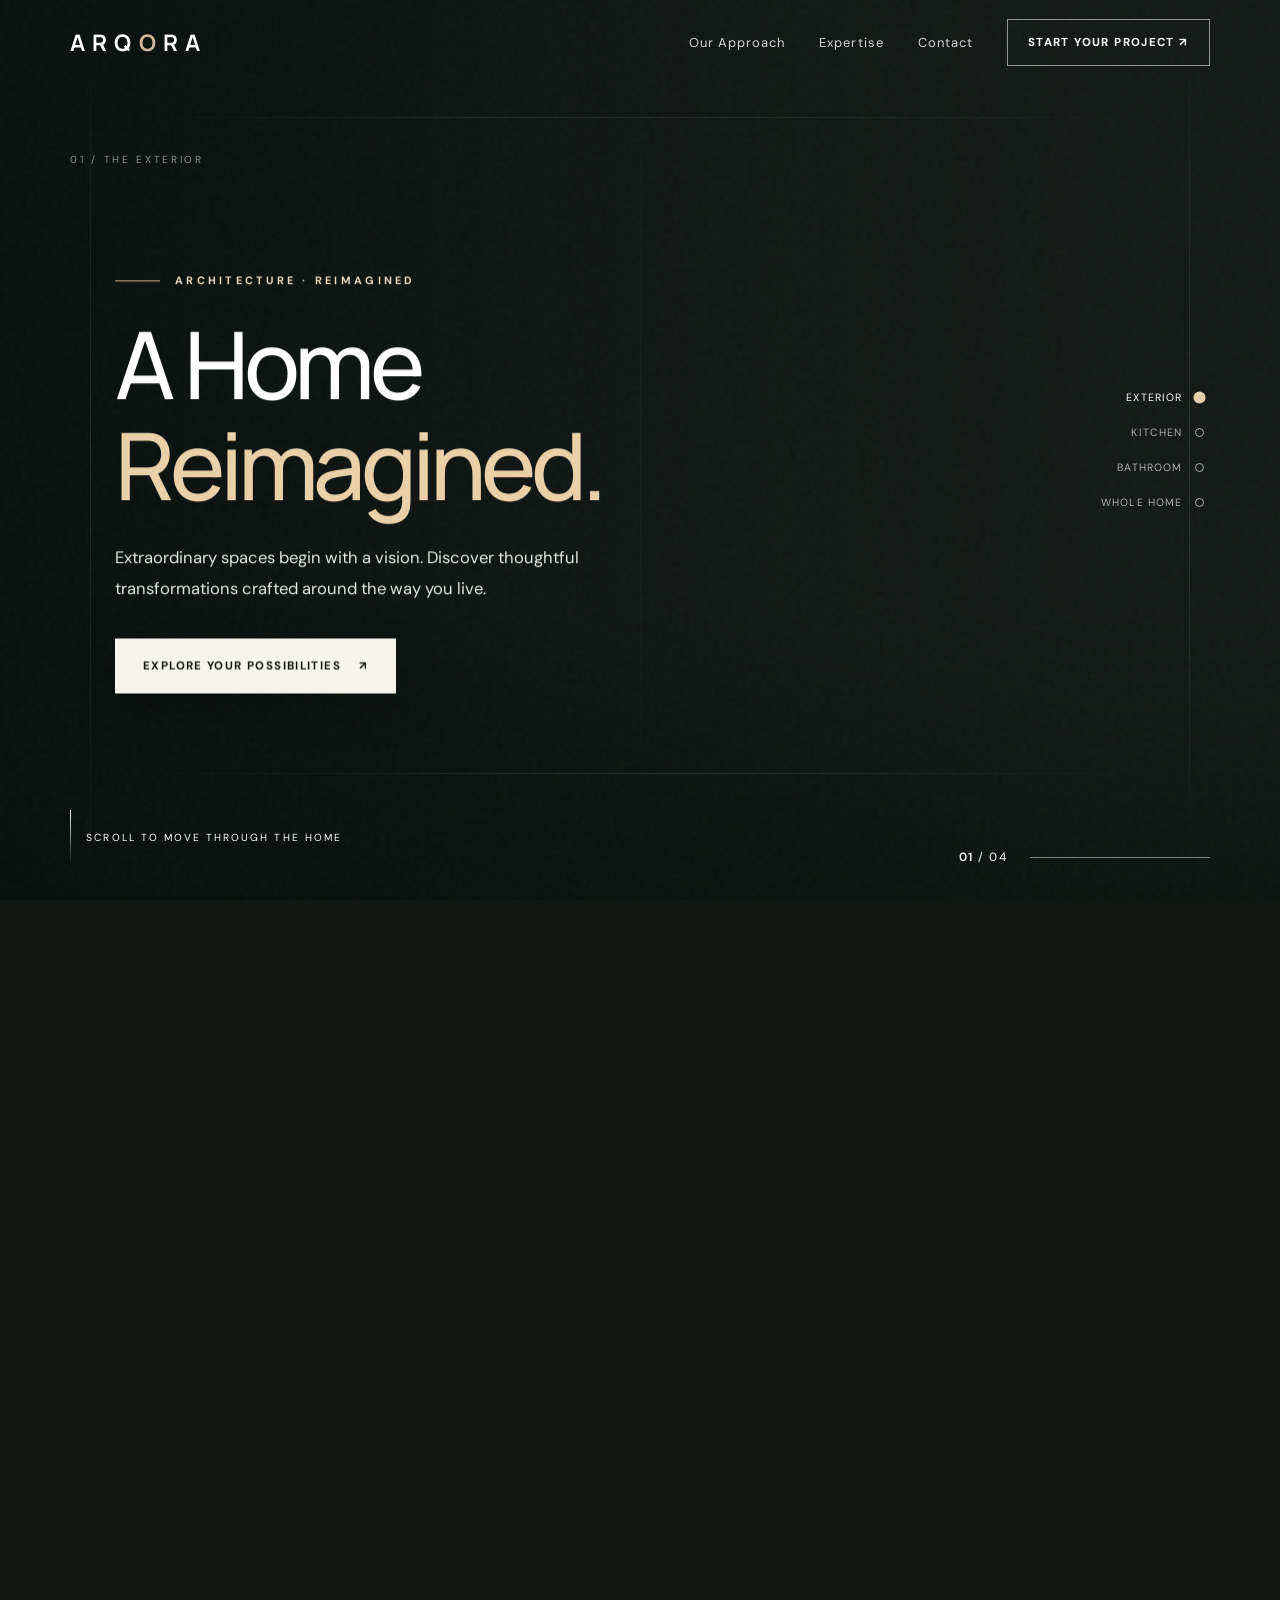
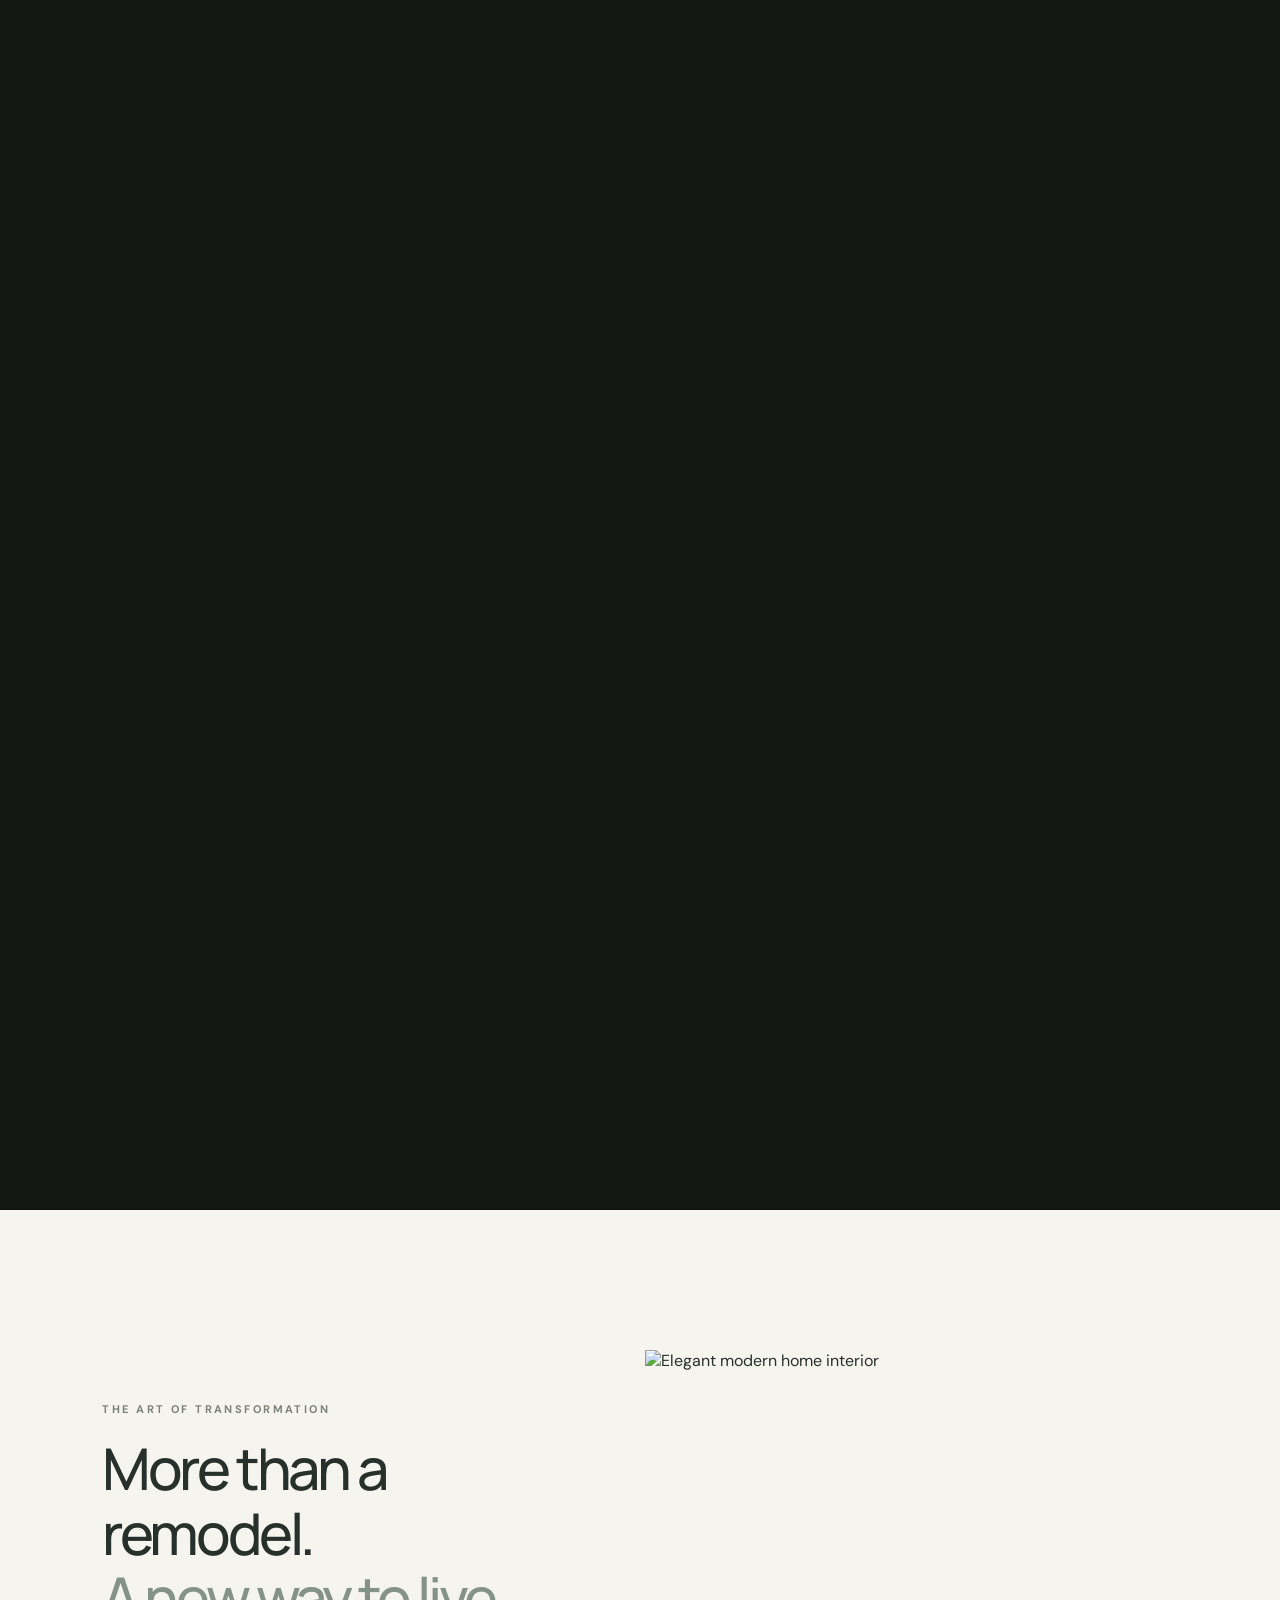
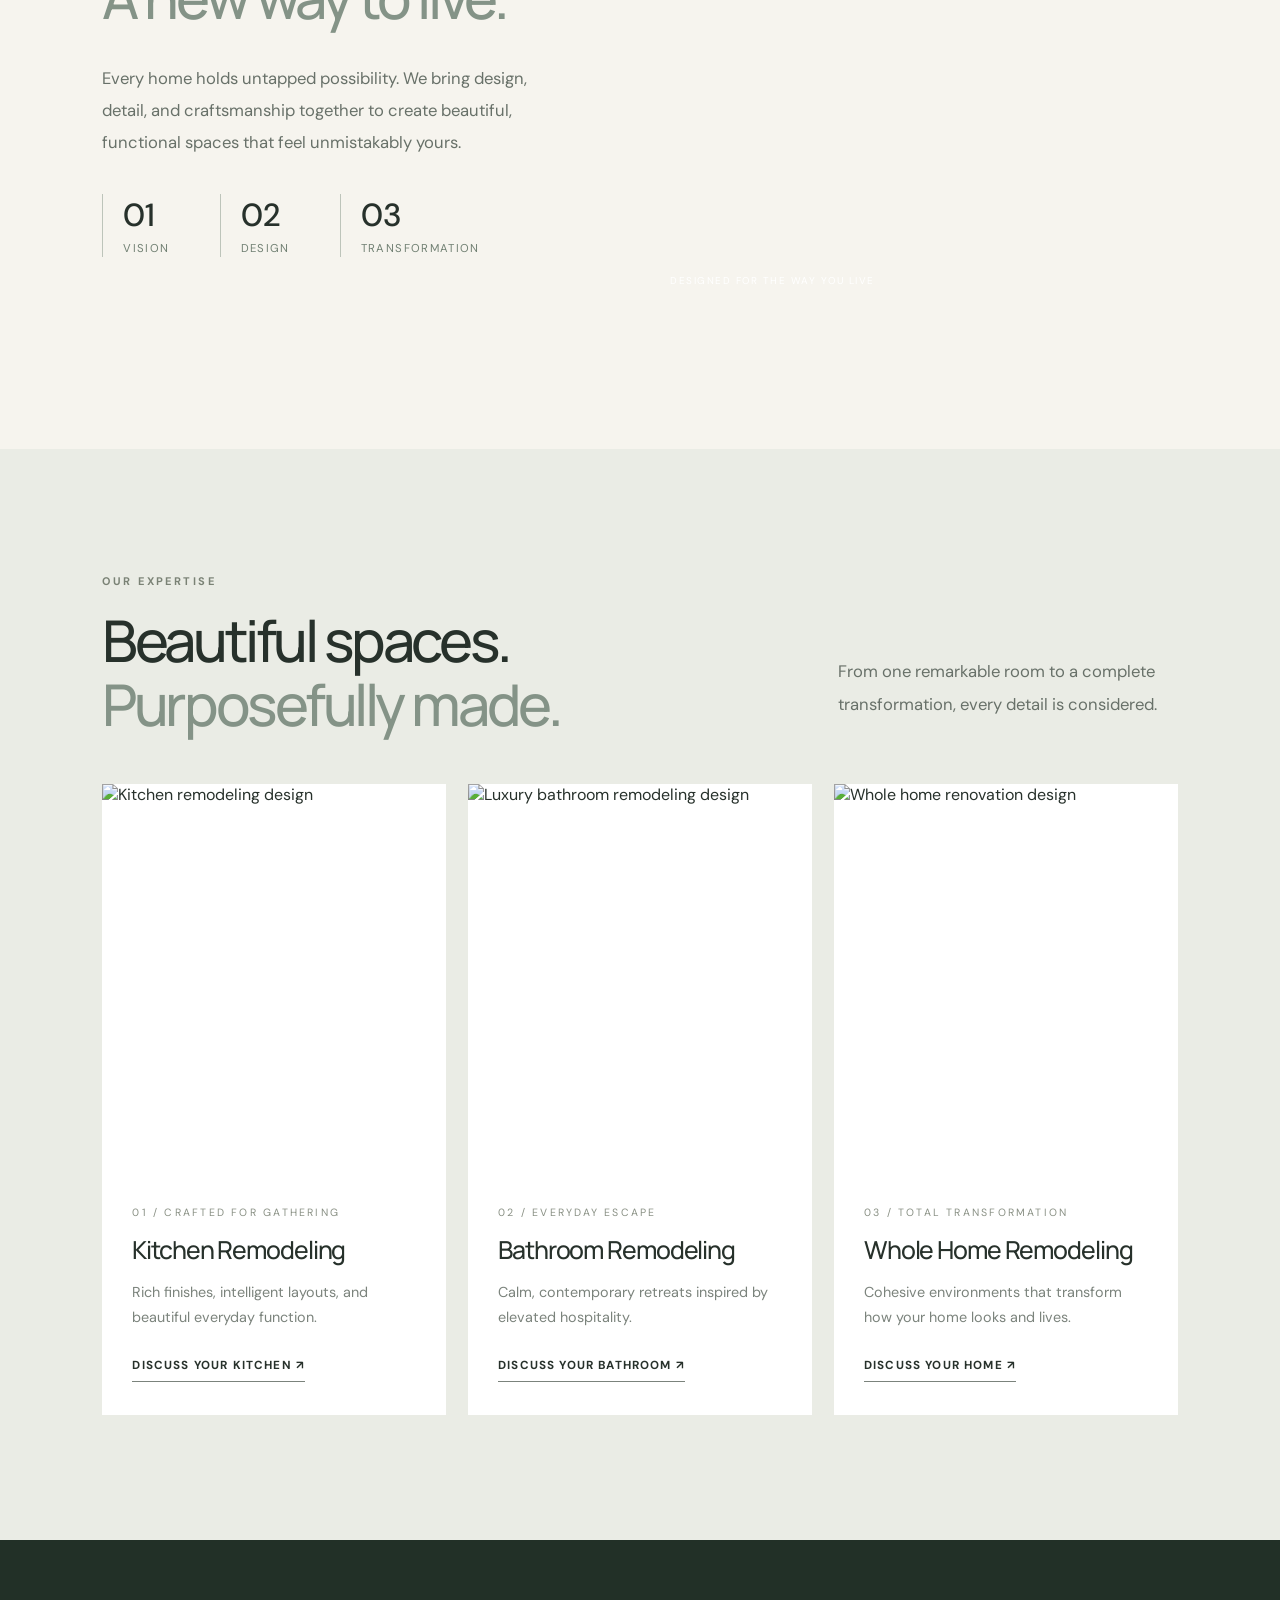
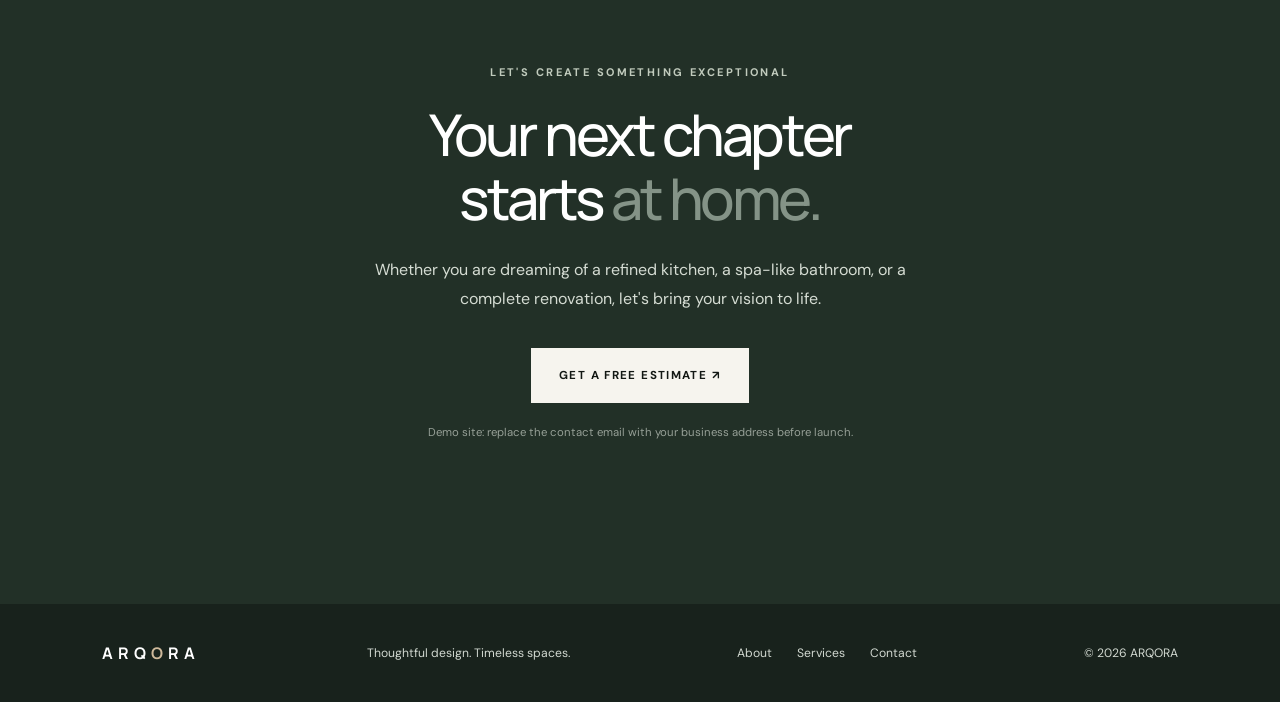
==== index.html @ 20f31d7a "Prepare original V2 remodeling animation as standalone website page" ====
<!doctype html>
<html lang="en">
<head>
<meta charset="utf-8"><meta name="viewport" content="width=device-width,initial-scale=1"><meta name="theme-color" content="#121713">
<title>ARQORA — Spaces Reimagined | Luxury Home Remodeling</title>
<meta name="description" content="Beautifully considered kitchens, bathrooms, and whole-home transformations. Discover thoughtful design and exceptional craftsmanship.">
<link rel="preconnect" href="https://images.unsplash.com"><link rel="preconnect" href="https://fonts.googleapis.com"><link rel="preconnect" href="https://fonts.gstatic.com" crossorigin>
<link href="https://fonts.googleapis.com/css2?family=DM+Sans:wght@400;500;600;700&family=Manrope:wght@400;500;600;700&display=swap" rel="stylesheet">
<style>
:root{--cream:#f6f4ee;--char:#121713;--ink:#27312b;--sage:#a0aa99;--line:#deded6;--gold:#d2b895}*{box-sizing:border-box}html{scroll-behavior:smooth}body{margin:0;background:var(--cream);color:var(--ink);font-family:'DM Sans',sans-serif}a{color:inherit;text-decoration:none}button{font:inherit}::selection{background:#d2b895;color:#161b16}.nav{position:fixed;z-index:50;left:0;top:0;width:100%;height:85px;display:flex;align-items:center;justify-content:space-between;padding:0 clamp(23px,5.5vw,100px);color:#fff;transition:background .35s,box-shadow .35s}.nav.scrolled{background:rgba(20,27,23,.93);backdrop-filter:blur(18px);box-shadow:0 1px 0 #ffffff25}.logo{font-family:Manrope,sans-serif;font-weight:700;letter-spacing:.31em;font-size:1.42rem}.logo span{color:#ceb99b}.nav-links{display:flex;gap:34px;align-items:center;font-size:.81rem;letter-spacing:.08em}.nav-links a:not(.nav-cta){opacity:.82;transition:opacity .2s}.nav-links a:hover{opacity:1}.nav-cta,.btn{display:inline-flex;align-items:center;justify-content:center;gap:18px;text-transform:uppercase;letter-spacing:.12em;font-size:.72rem;font-weight:700;white-space:nowrap}.nav-cta{border:1px solid #ffffff8c;padding:15px 20px}.nav-cta:hover{background:#fff;color:var(--char)}.menu-btn{display:none;background:none;border:0;color:#fff;font-size:26px;cursor:pointer}.scroll-film{height:430vh;position:relative;background:#131714}.film-stick{height:100svh;min-height:620px;position:sticky;top:0;overflow:hidden;background:#151a17}.film-frame{position:absolute;inset:0;overflow:hidden}.film-slide{position:absolute;inset:0;opacity:0;transform:scale(1.1);will-change:opacity,transform,filter;pointer-events:none}.film-slide:first-child{opacity:1;transform:scale(1)}.film-slide img{width:100%;height:100%;object-fit:cover;object-position:center;display:block}.film-overlay{position:absolute;inset:0;background:linear-gradient(90deg,rgba(7,15,11,.67),rgba(7,15,11,.27) 47%,rgba(7,15,11,.04) 100%),linear-gradient(0deg,rgba(7,15,11,.38),transparent 35%);pointer-events:none}.film-content{position:absolute;z-index:4;left:clamp(25px,9vw,155px);right:20px;top:50%;transform:translateY(-42%);max-width:790px;color:#fff}.film-eyebrow{font-size:.68rem;text-transform:uppercase;font-weight:700;letter-spacing:.3em;color:#ddd3bf;display:flex;align-items:center;gap:15px;margin-bottom:26px}.film-eyebrow:before{content:"";width:45px;height:1px;background:#d3b995}.film-title{font-family:Manrope,sans-serif;font-weight:500;letter-spacing:-.055em;line-height:1.08;font-size:clamp(3.4rem,7vw,7.7rem);margin:0 0 27px}.film-title em{font-style:normal;color:#e4cdae}.film-description{font-size:clamp(.94rem,1.3vw,1.08rem);line-height:1.85;max-width:470px;color:#e4e8e0;margin-bottom:35px}.btn{padding:20px 28px;min-height:55px;background:var(--cream);color:var(--char);transition:transform .2s,background .2s}.btn:hover{transform:translateY(-3px);background:#e2c9a8}.btn.dark{background:#26352d;color:#fff}.btn.dark:hover{background:#425b4a}.film-bottom{position:absolute;z-index:5;bottom:35px;left:clamp(25px,5.5vw,100px);right:clamp(25px,5.5vw,100px);display:flex;align-items:end;justify-content:space-between;color:#fff}.scroll-hint{display:flex;gap:15px;align-items:center;text-transform:uppercase;font-size:.64rem;letter-spacing:.2em}.scroll-line{height:55px;width:1px;background:linear-gradient(to bottom,#fff,transparent);animation:slide 2s infinite}@keyframes slide{50%{opacity:.2;transform:translateY(10px)}}.progress-wrap{display:flex;align-items:center;gap:22px}.count{font-size:.75rem;letter-spacing:.13em}.count strong{font-weight:600}.progress-track{width:180px;height:1px;background:#ffffff73}.progress-fill{height:2px;background:#e7cfab;width:0;transition:width .1s}.scene-index{position:absolute;right:clamp(25px,5.5vw,100px);top:50%;transform:translateY(-50%);z-index:6;color:#fff;display:flex;flex-direction:column;gap:20px}.scene-dot{display:flex;align-items:center;justify-content:flex-end;gap:12px;background:none;border:0;color:#fff;cursor:pointer;font-size:.66rem;text-transform:uppercase;letter-spacing:.11em;opacity:.65}.scene-dot.active{opacity:1}.scene-dot:after{content:"";width:7px;height:7px;border:1px solid #fff;border-radius:50%}.scene-dot.active:after{background:#e7cfab;border-color:#e7cfab}.intro{padding:140px clamp(25px,8vw,140px);display:grid;grid-template-columns:.9fr 1.1fr;gap:10%;align-items:center}.kicker{font-size:.69rem;letter-spacing:.22em;text-transform:uppercase;color:#7a8275;font-weight:700}.section-title{font:500 clamp(2.7rem,4.5vw,5.4rem)/1.12 Manrope,sans-serif;letter-spacing:-.06em;margin:20px 0 32px}.section-title em{font-style:normal;color:#849387}.lead{font-size:1.04rem;line-height:1.95;color:#687169;max-width:620px}.intro-stat{display:flex;gap:50px;margin-top:35px}.intro-stat div{border-left:1px solid #bdc4ba;padding-left:20px}.intro-stat b{display:block;font-size:2rem;font-weight:500}.intro-stat span{font-size:.71rem;letter-spacing:.12em;text-transform:uppercase;color:#718073}.intro-art{aspect-ratio:4/4.2;overflow:hidden;position:relative}.intro-art img{width:100%;height:100%;object-fit:cover}.intro-art:after{content:'DESIGNED FOR THE WAY YOU LIVE';position:absolute;bottom:22px;left:25px;color:white;font-size:.62rem;letter-spacing:.15em}.services{background:#eaece5;padding:125px clamp(25px,8vw,140px)}.services-heading{display:flex;align-items:end;justify-content:space-between;gap:30px;margin-bottom:47px}.services-heading .section-title{margin-bottom:0}.service-grid{display:grid;grid-template-columns:repeat(3,1fr);gap:22px}.service{background:#fff;padding-bottom:30px;overflow:hidden}.service-image{aspect-ratio:4/4.5;overflow:hidden}.service img{width:100%;height:100%;object-fit:cover;transition:transform .7s}.service:hover img{transform:scale(1.06)}.service-text{padding:29px 30px 3px}.service small{font-size:.66rem;letter-spacing:.21em;color:#899084}.service h3{font:500 1.55rem Manrope,sans-serif;letter-spacing:-.045em;margin:12px 0}.service p{color:#7b837c;line-height:1.75;font-size:.9rem}.service a{display:inline-block;margin-top:12px;font-size:.73rem;text-transform:uppercase;letter-spacing:.1em;font-weight:700;border-bottom:1px solid #7b837c;padding-bottom:8px}.quote{padding:125px 25px;text-align:center;background:#223027;color:#fff}.quote .kicker{color:#c1cbbd}.quote .section-title{max-width:800px;margin:23px auto 25px}.quote p{max-width:600px;margin:0 auto 35px;line-height:1.8;color:#d5dcd3}.footer{background:#18221c;color:#d1d8d0;display:flex;gap:30px;align-items:center;justify-content:space-between;padding:38px clamp(25px,8vw,140px);font-size:.76rem}.footer .logo{color:white;font-size:1rem}.footer a:hover{color:white}.footer-links{display:flex;gap:25px}.revealing{transition:opacity .35s,transform .35s}.menu-open{display:flex!important}
@media(max-width:900px){.nav{height:72px}.nav-links{display:none;position:absolute;top:72px;right:0;left:0;background:#1c2920;padding:28px 25px;flex-direction:column;align-items:stretch}.menu-btn{display:block}.film-content{left:30px;right:30px;top:49%}.film-title{font-size:clamp(3rem,10vw,5.5rem)}.scene-index{display:none}.intro{grid-template-columns:1fr;padding-top:90px;padding-bottom:90px}.intro-art{aspect-ratio:5/3}.services{padding-top:90px;padding-bottom:90px}.service-grid{gap:13px}.service-text{padding:18px}.service h3{font-size:1.3rem}.services-heading{align-items:start;flex-direction:column}}
@media(max-width:620px){.film-stick{min-height:570px}.film-slide img{object-position:57% center}.film-overlay{background:linear-gradient(90deg,rgba(7,15,11,.75),rgba(7,15,11,.18) 100%),linear-gradient(0deg,rgba(7,15,11,.45),transparent 50%)}.film-content{transform:translateY(-35%)}.film-title{font-size:clamp(2.9rem,12.8vw,4.8rem)}.film-eyebrow{font-size:.59rem;letter-spacing:.17em}.film-description{font-size:.89rem;max-width:340px;line-height:1.7}.film-bottom{bottom:25px}.progress-track{width:70px}.scroll-line{height:35px}.scroll-hint{font-size:.56rem}.intro{gap:40px}.intro-stat{gap:20px}.intro-stat b{font-size:1.65rem}.service-grid{grid-template-columns:1fr}.service-image{aspect-ratio:6/4}.quote{padding:85px 22px}.footer{flex-direction:column;text-align:center}.footer-links{flex-wrap:wrap;justify-content:center}}
@media(prefers-reduced-motion:reduce){html{scroll-behavior:auto}*,*:before,*:after{animation:none!important;transition:none!important}.scroll-film{height:100svh}.scene-index,.progress-wrap,.scroll-hint{display:none}.film-slide:not(:first-child){display:none}}

/* VERSION 2 — CAMERA-THROUGH-SPACE ART DIRECTION */
.scroll-film{height:490vh}.film-stick{isolation:isolate;perspective:1200px}.film-slide{transform-origin:50% 50%;backface-visibility:hidden;overflow:hidden;filter:none!important}.film-slide img{transform-origin:center;will-change:transform;filter:saturate(.91) contrast(1.04)}.film-slide:nth-child(2) img{object-position:center 55%}.film-slide:nth-child(3) img{object-position:center 52%}.film-slide:nth-child(4) img{object-position:center 51%}.film-overlay{z-index:3;background:linear-gradient(90deg,rgba(5,12,10,.76),rgba(5,12,10,.34) 41%,rgba(5,12,10,.06) 85%),linear-gradient(0deg,rgba(7,15,11,.5),transparent 32%);transition:opacity .15s}.film-content{z-index:7;will-change:transform,opacity}.film-title{font-size:clamp(3.5rem,7.3vw,8.1rem)}.film-eyebrow{color:#ecdcc5}.architectural-grid{position:absolute;inset:0;pointer-events:none;z-index:4;opacity:.45}.architectural-grid span{position:absolute;top:0;height:100%;width:1px;background:linear-gradient(to bottom,transparent,rgba(255,255,255,.25),transparent)}.architectural-grid span:nth-child(1){left:7%}.architectural-grid span:nth-child(2){left:50%;opacity:.3}.architectural-grid span:nth-child(3){right:7%}.architectural-grid:before,.architectural-grid:after{content:"";position:absolute;left:7%;right:7%;height:1px;background:linear-gradient(to right,transparent,#ffffff30,transparent)}.architectural-grid:before{top:13%}.architectural-grid:after{bottom:14%}.ambient-grain{position:absolute;z-index:4;inset:0;opacity:.06;pointer-events:none;background-image:url("data:image/svg+xml,%3Csvg viewBox='0 0 180 180' xmlns='http://www.w3.org/2000/svg'%3E%3Cfilter id='n'%3E%3CfeTurbulence type='fractalNoise' baseFrequency='.85' numOctaves='3' stitchTiles='stitch'/%3E%3C/filter%3E%3Crect width='100%25' height='100%25' filter='url(%23n)' opacity='.55'/%3E%3C/svg%3E")}.portal-frame{position:absolute;z-index:5;top:50%;left:50%;width:12%;height:30%;transform:translate(-50%,-50%);border:1px solid #ffffff99;box-shadow:0 0 55px #fff3,0 0 0 1px #ffffff2a inset;pointer-events:none;opacity:0;will-change:width,height,opacity;display:flex;align-items:end;justify-content:center}.portal-frame:before,.portal-frame:after{content:"";position:absolute;width:16px;height:16px;border-color:#f5e4c7}.portal-frame:before{top:-2px;left:-2px;border-top:2px solid;border-left:2px solid}.portal-frame:after{bottom:-2px;right:-2px;border-bottom:2px solid;border-right:2px solid}.portal-label{font-size:9px;letter-spacing:.28em;padding:12px;color:#fff;white-space:nowrap;text-shadow:0 1px 4px #000}.motion-caption{z-index:6;position:absolute;left:clamp(25px,5.5vw,100px);top:17%;font-size:.64rem;letter-spacing:.26em;color:#fff8;text-transform:uppercase}.film-bottom{z-index:8}.scene-index{z-index:8}.scene-dot{transition:opacity .3s}.scene-dot:after{transition:background .3s,transform .3s}.scene-dot.active:after{transform:scale(1.35)}.film-content .btn{box-shadow:0 14px 44px #0004}.film-title em{color:#ead0a8}#sceneTitle,#sceneDesc,#sceneEyebrow{will-change:opacity,transform}body{overflow-x:hidden}
@media(max-width:620px){.scroll-film{height:420vh}.architectural-grid span:nth-child(2){display:none}.motion-caption{top:16%}.portal-label{display:none}.film-overlay{background:linear-gradient(90deg,rgba(6,15,12,.75),rgba(6,15,12,.25)),linear-gradient(0deg,rgba(7,15,11,.45),transparent 50%)}}
@media(prefers-reduced-motion:reduce){.scroll-film{height:100svh}.portal-frame,.architectural-grid,.motion-caption{display:none}}
</style>
</head>
<body>
<header class="nav" id="nav"><a class="logo" href="#top" aria-label="Arqora Home">ARQ<span>O</span>RA</a><nav class="nav-links" id="navlinks"><a href="#story">Our Approach</a><a href="#services">Expertise</a><a href="#contact">Contact</a><a class="nav-cta" href="#contact">Start Your Project ↗</a></nav><button class="menu-btn" aria-label="Toggle navigation" aria-expanded="false" id="menubtn">☰</button></header>
<main id="top">
<section class="scroll-film" id="scrollFilm" aria-label="Explore our home transformations as you scroll"><div class="film-stick" id="filmStick">
<div class="film-frame" aria-hidden="true">
<div class="film-slide"><img fetchpriority="high" src="https://images.unsplash.com/photo-1600585154340-be6161a56a0c?auto=format&fit=crop&w=2200&q=85" alt="Modern luxury house exterior"></div>
<div class="film-slide"><img src="https://images.unsplash.com/photo-1600607687939-ce8a6c25118c?auto=format&fit=crop&w=2200&q=85" alt="Luxury interior with natural finishes" loading="eager"></div>
<div class="film-slide"><img src="https://images.unsplash.com/photo-1600566753190-17f0baa2a6c3?auto=format&fit=crop&w=2200&q=85" alt="Contemporary bathroom remodeling" loading="eager"></div>
<div class="film-slide"><img src="https://images.unsplash.com/photo-1600607687920-4e2a09cf159d?auto=format&fit=crop&w=2200&q=85" alt="Fully remodeled contemporary home" loading="eager"></div>
</div><div class="portal-frame" id="portalFrame" aria-hidden="true"><span class="portal-label">ENTER THE SPACE</span></div>
<div class="film-overlay"></div><div class="architectural-grid" aria-hidden="true"><span></span><span></span><span></span></div><div class="ambient-grain" aria-hidden="true"></div>
<div class="motion-caption" id="motionCaption">01 / EXTERIOR</div>
<div class="film-content" id="filmContent"><div class="film-eyebrow" id="sceneEyebrow">ARCHITECTURE · REIMAGINED</div><h1 class="film-title" id="sceneTitle">A Home<br><em>Reimagined.</em></h1><p class="film-description" id="sceneDesc">Extraordinary spaces begin with a vision. Discover thoughtful transformations crafted around the way you live.</p><a class="btn" href="#contact">Explore Your Possibilities <span aria-hidden="true">↗</span></a></div>
<div class="scene-index" id="sceneIndex"><button class="scene-dot active" data-scene="0">Exterior</button><button class="scene-dot" data-scene="1">Kitchen</button><button class="scene-dot" data-scene="2">Bathroom</button><button class="scene-dot" data-scene="3">Whole Home</button></div>
<div class="film-bottom"><div class="scroll-hint"><div class="scroll-line"></div><span>Scroll to move through the home</span></div><div class="progress-wrap"><div class="count"><strong id="sceneNum">01</strong> / 04</div><div class="progress-track"><div class="progress-fill" id="progressFill"></div></div></div></div>
</div></section>
<section class="intro" id="story"><div><div class="kicker">The art of transformation</div><h2 class="section-title">More than a remodel.<br><em>A new way to live.</em></h2><p class="lead">Every home holds untapped possibility. We bring design, detail, and craftsmanship together to create beautiful, functional spaces that feel unmistakably yours.</p><div class="intro-stat"><div><b>01</b><span>Vision</span></div><div><b>02</b><span>Design</span></div><div><b>03</b><span>Transformation</span></div></div></div><div class="intro-art"><img loading="lazy" src="https://images.unsplash.com/photo-1600210492486-724fe5c67fb0?auto=format&fit=crop&w=1350&q=85" alt="Elegant modern home interior"></div></section>
<section class="services" id="services"><div class="services-heading"><div><div class="kicker">Our expertise</div><h2 class="section-title">Beautiful spaces.<br><em>Purposefully made.</em></h2></div><p class="lead" style="max-width:340px">From one remarkable room to a complete transformation, every detail is considered.</p></div><div class="service-grid">
<article class="service"><div class="service-image"><img loading="lazy" src="https://images.unsplash.com/photo-1600607687939-ce8a6c25118c?auto=format&fit=crop&w=1050&q=80" alt="Kitchen remodeling design"></div><div class="service-text"><small>01 / CRAFTED FOR GATHERING</small><h3>Kitchen Remodeling</h3><p>Rich finishes, intelligent layouts, and beautiful everyday function.</p><a href="#contact">Discuss your kitchen ↗</a></div></article>
<article class="service"><div class="service-image"><img loading="lazy" src="https://images.unsplash.com/photo-1600566753190-17f0baa2a6c3?auto=format&fit=crop&w=1050&q=80" alt="Luxury bathroom remodeling design"></div><div class="service-text"><small>02 / EVERYDAY ESCAPE</small><h3>Bathroom Remodeling</h3><p>Calm, contemporary retreats inspired by elevated hospitality.</p><a href="#contact">Discuss your bathroom ↗</a></div></article>
<article class="service"><div class="service-image"><img loading="lazy" src="https://images.unsplash.com/photo-1600607687920-4e2a09cf159d?auto=format&fit=crop&w=1050&q=80" alt="Whole home renovation design"></div><div class="service-text"><small>03 / TOTAL TRANSFORMATION</small><h3>Whole Home Remodeling</h3><p>Cohesive environments that transform how your home looks and lives.</p><a href="#contact">Discuss your home ↗</a></div></article>
</div></section>
<section class="quote" id="contact"><div class="kicker">Let's create something exceptional</div><h2 class="section-title">Your next chapter<br>starts <em>at home.</em></h2><p>Whether you are dreaming of a refined kitchen, a spa-like bathroom, or a complete renovation, let's bring your vision to life.</p><a class="btn" href="mailto:hello@example.com?subject=Remodeling%20Project%20Inquiry">Get a Free Estimate ↗</a><p style="font-size:.71rem;margin-top:20px;opacity:.65">Demo site: replace the contact email with your business address before launch.</p></section>
</main><footer class="footer"><a href="#top" class="logo">ARQ<span>O</span>RA</a><div>Thoughtful design. Timeless spaces.</div><div class="footer-links"><a href="#story">About</a><a href="#services">Services</a><a href="#contact">Contact</a></div><div>© <span id="year"></span> ARQORA</div></footer>
<script>
(()=>{
 const slides=[...document.querySelectorAll('.film-slide')],dots=[...document.querySelectorAll('.scene-dot')],film=document.getElementById('scrollFilm'),nav=document.getElementById('nav'),fill=document.getElementById('progressFill'),num=document.getElementById('sceneNum'),title=document.getElementById('sceneTitle'),eyebrow=document.getElementById('sceneEyebrow'),desc=document.getElementById('sceneDesc'),content=document.getElementById('filmContent'),portal=document.getElementById('portalFrame'),caption=document.getElementById('motionCaption');
 const scenes=[{eyebrow:'ARCHITECTURE · REIMAGINED',title:'A Home<br><em>Reimagined.</em>',description:'Extraordinary spaces begin with a vision. Discover thoughtful transformations crafted around the way you live.',caption:'01 / THE EXTERIOR'},{eyebrow:'01 / KITCHEN REMODELING',title:'Made for<br><em>Living.</em>',description:'Artful marble, warm natural finishes, and spaces designed for moments that matter.',caption:'02 / THE KITCHEN'},{eyebrow:'02 / BATHROOM REMODELING',title:'Everyday<br><em>Luxury.</em>',description:'An intimate sanctuary of stone, glass, natural light, and quiet sophistication.',caption:'03 / THE BATHROOM'},{eyebrow:'03 / WHOLE HOME REMODELING',title:'Entirely<br><em>Transformed.</em>',description:'A complete expression of your vision, beautifully realized in every room.',caption:'04 / THE WHOLE HOME'}];
 const reduced=window.matchMedia('(prefers-reduced-motion: reduce)').matches;
 const clamp=(x,a=0,b=1)=>Math.min(b,Math.max(a,x));
 const smooth=t=>t*t*(3-2*t);
 let current=-1,ticking=false;
 function update(){ticking=false;
  const max=Math.max(1,film.offsetHeight-innerHeight),p=reduced?0:clamp(-film.getBoundingClientRect().top/max),phase=p*4;
  const scene=Math.min(3,Math.floor(phase)),local=clamp(phase-scene);
  // Hold the scene briefly, then move THROUGH an expanding architectural doorway.
  const t=smooth(clamp((local-.20)/.76));
  slides.forEach((slide,i)=>{
   const img=slide.querySelector('img');
   slide.style.transition='none';
   if(i<scene){slide.style.opacity='0';slide.style.clipPath='inset(0%)';slide.style.zIndex='0';}
   else if(i===scene){slide.style.opacity='1';slide.style.clipPath='inset(0%)';slide.style.zIndex='1';slide.style.transform=`scale(${1+0.30*t}) translate3d(${(-t*1.8).toFixed(2)}%,${(-t*.6).toFixed(2)}%,0)`;img.style.transform=`scale(${1.04+0.09*local})`;}
   else if(i===scene+1){const insetY=clamp(32*(1-t));const insetX=clamp(42*(1-t));slide.style.zIndex='2';slide.style.opacity=String(clamp(t*8));slide.style.clipPath=`inset(${insetY}% ${insetX}% ${insetY}% ${insetX}% round ${12*(1-t)}px)`;slide.style.transform=`scale(${1.21-0.21*t}) translate3d(0,${(1-t)*1.4}%,0)`;img.style.transform='scale(1.03)';}
   else{slide.style.opacity='0';slide.style.zIndex='0';slide.style.clipPath='inset(43% 46% 43% 46%)';slide.style.transform='scale(1.2)';}
  });
  if(scene===3){slides[3].style.zIndex='2';slides[3].style.opacity='1';slides[3].style.clipPath='inset(0%)';slides[3].style.transform=`scale(${1+.12*local})`;}
  const isTransition=scene<3&&t>.02&&t<.94;
  portal.style.opacity=isTransition?String(Math.min(.82,Math.sin(Math.PI*t)*1.5)):'0';
  portal.style.width=(16+84*t)+'%';portal.style.height=(36+64*t)+'%';
  const visibleScene=scene<3&&t>.84?scene+1:scene;
  if(visibleScene!==current){current=visibleScene;eyebrow.textContent=scenes[current].eyebrow;title.innerHTML=scenes[current].title;desc.textContent=scenes[current].description;caption.textContent=scenes[current].caption;num.textContent=String(current+1).padStart(2,'0');dots.forEach((d,i)=>{d.classList.toggle('active',i===current);d.setAttribute('aria-current',i===current?'step':'false')});}
  // Subtle perspective movement of copy without obscuring the architecture.
  content.style.transform=`translate3d(0,calc(-42% + ${(-Math.sin(Math.PI*t)*8).toFixed(1)}px),0)`;
  content.style.opacity=String(clamp(1-.62*Math.sin(Math.PI*t)));
  fill.style.width=(p*100)+'%';nav.classList.toggle('scrolled',scrollY>90);
 }
 function onScroll(){if(!ticking){requestAnimationFrame(update);ticking=true;}}
 window.addEventListener('scroll',onScroll,{passive:true});window.addEventListener('resize',onScroll);
 dots.forEach(d=>d.addEventListener('click',()=>{const i=+d.dataset.scene,top=film.getBoundingClientRect().top+scrollY+(film.offsetHeight-innerHeight)*((i+.1)/4);scrollTo({top,behavior:reduced?'instant':'smooth'});}));
 const menu=document.getElementById('menubtn'),links=document.getElementById('navlinks');menu.addEventListener('click',()=>{const open=links.classList.toggle('menu-open');menu.setAttribute('aria-expanded',String(open));});links.querySelectorAll('a').forEach(a=>a.addEventListener('click',()=>{links.classList.remove('menu-open');menu.setAttribute('aria-expanded','false');}));document.getElementById('year').textContent=new Date().getFullYear();update();
})();
</script>
</body></html>
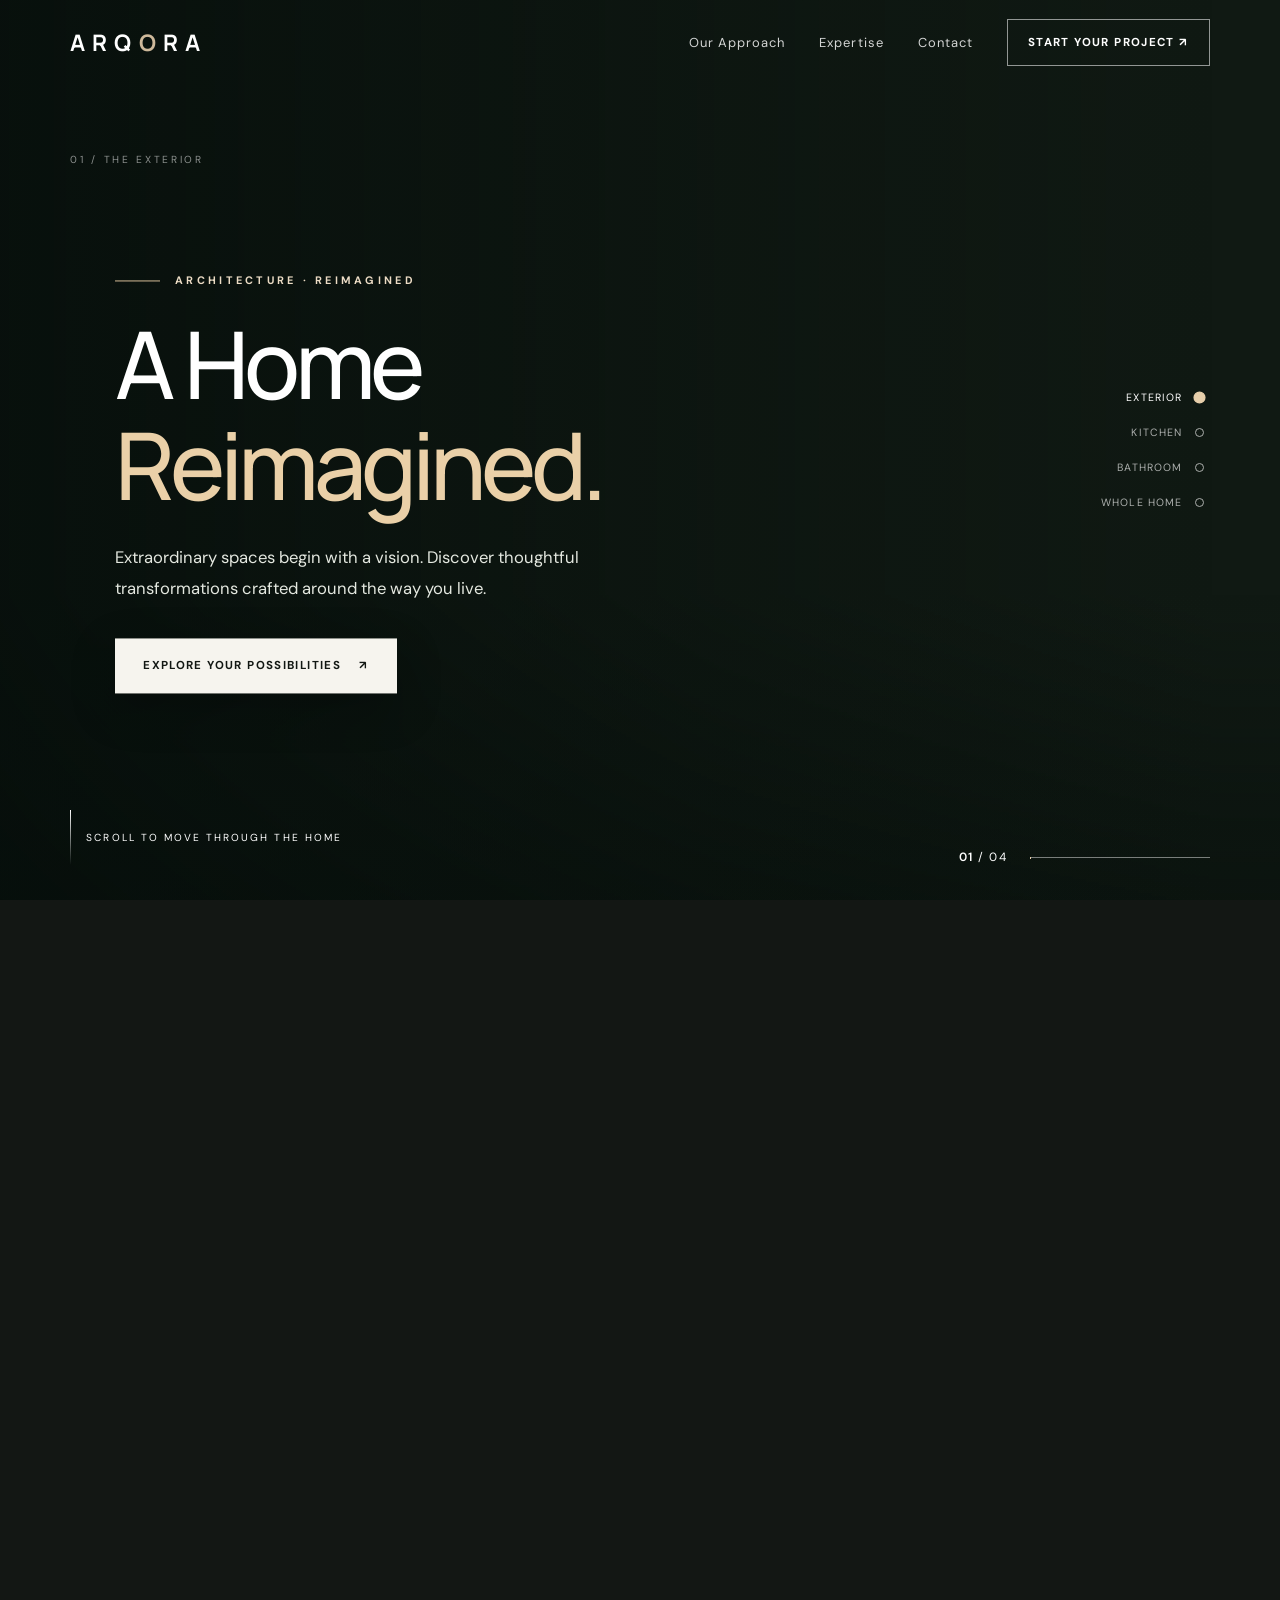
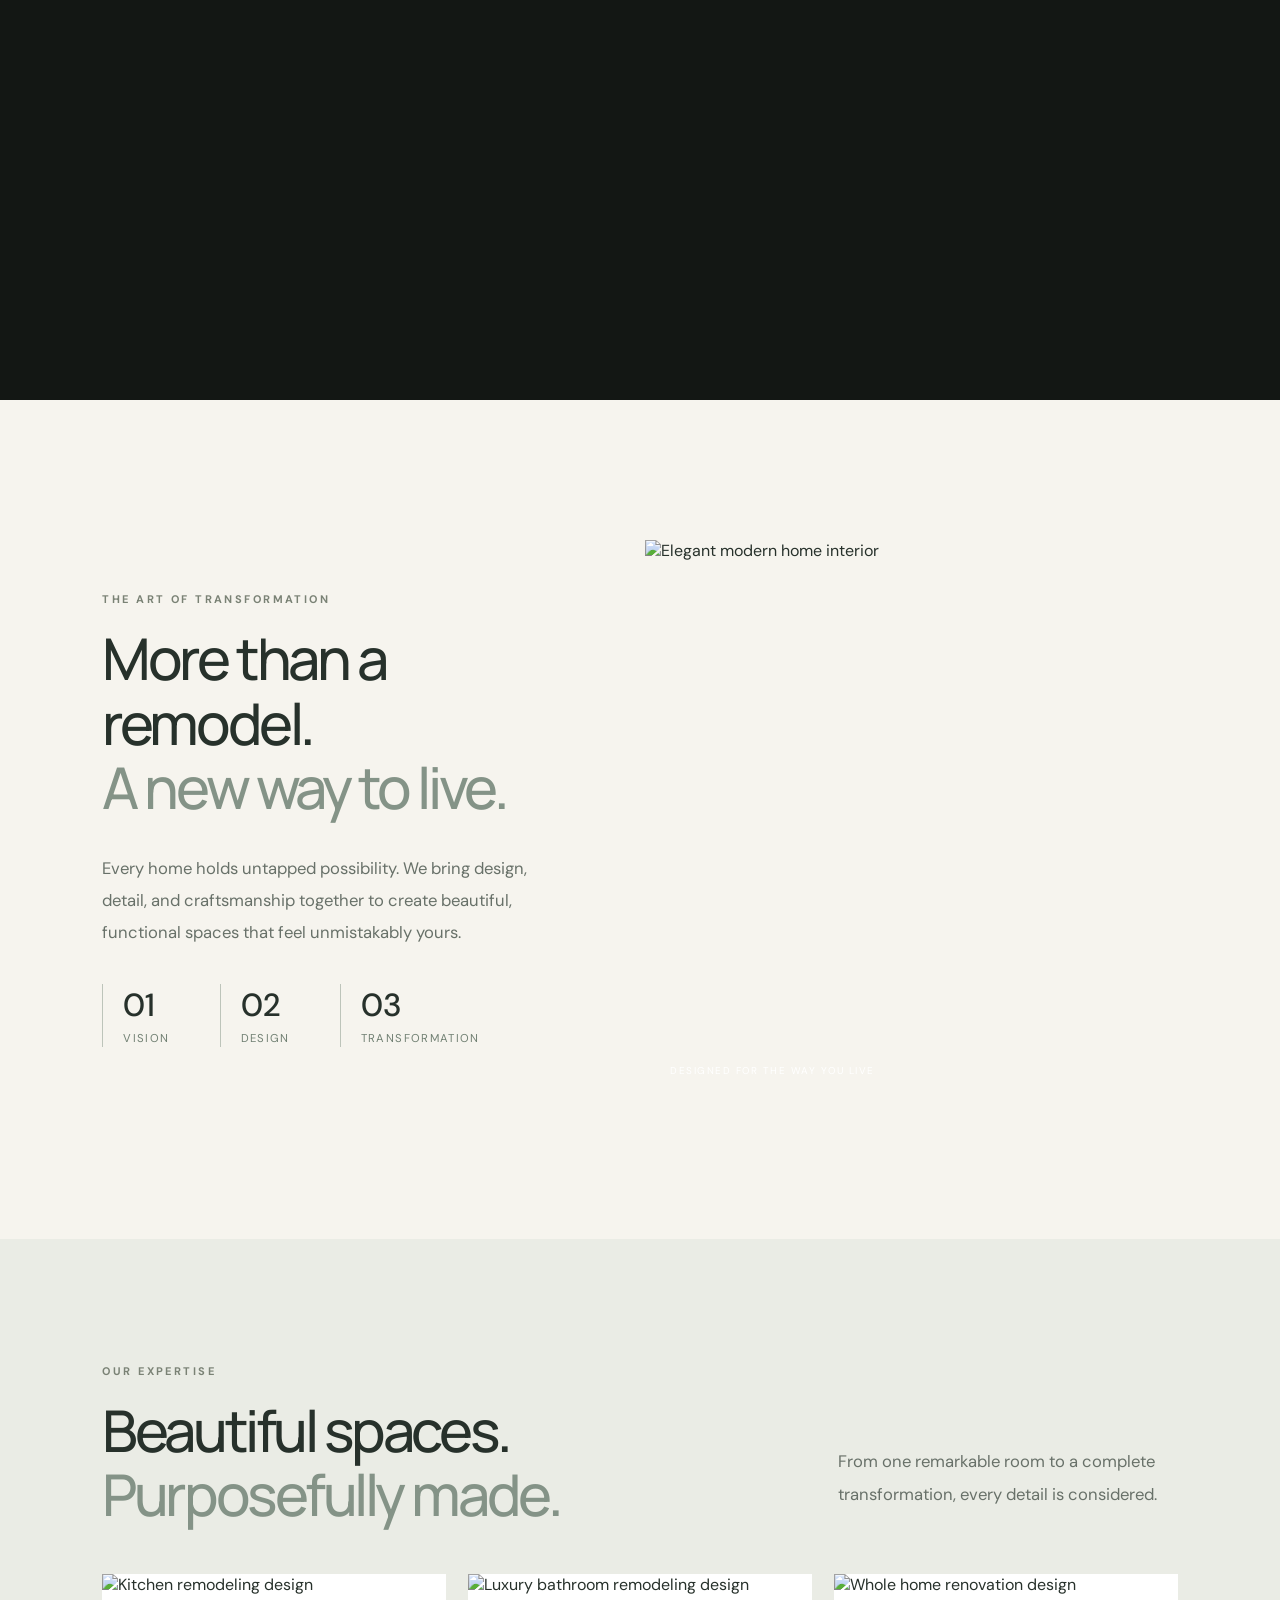
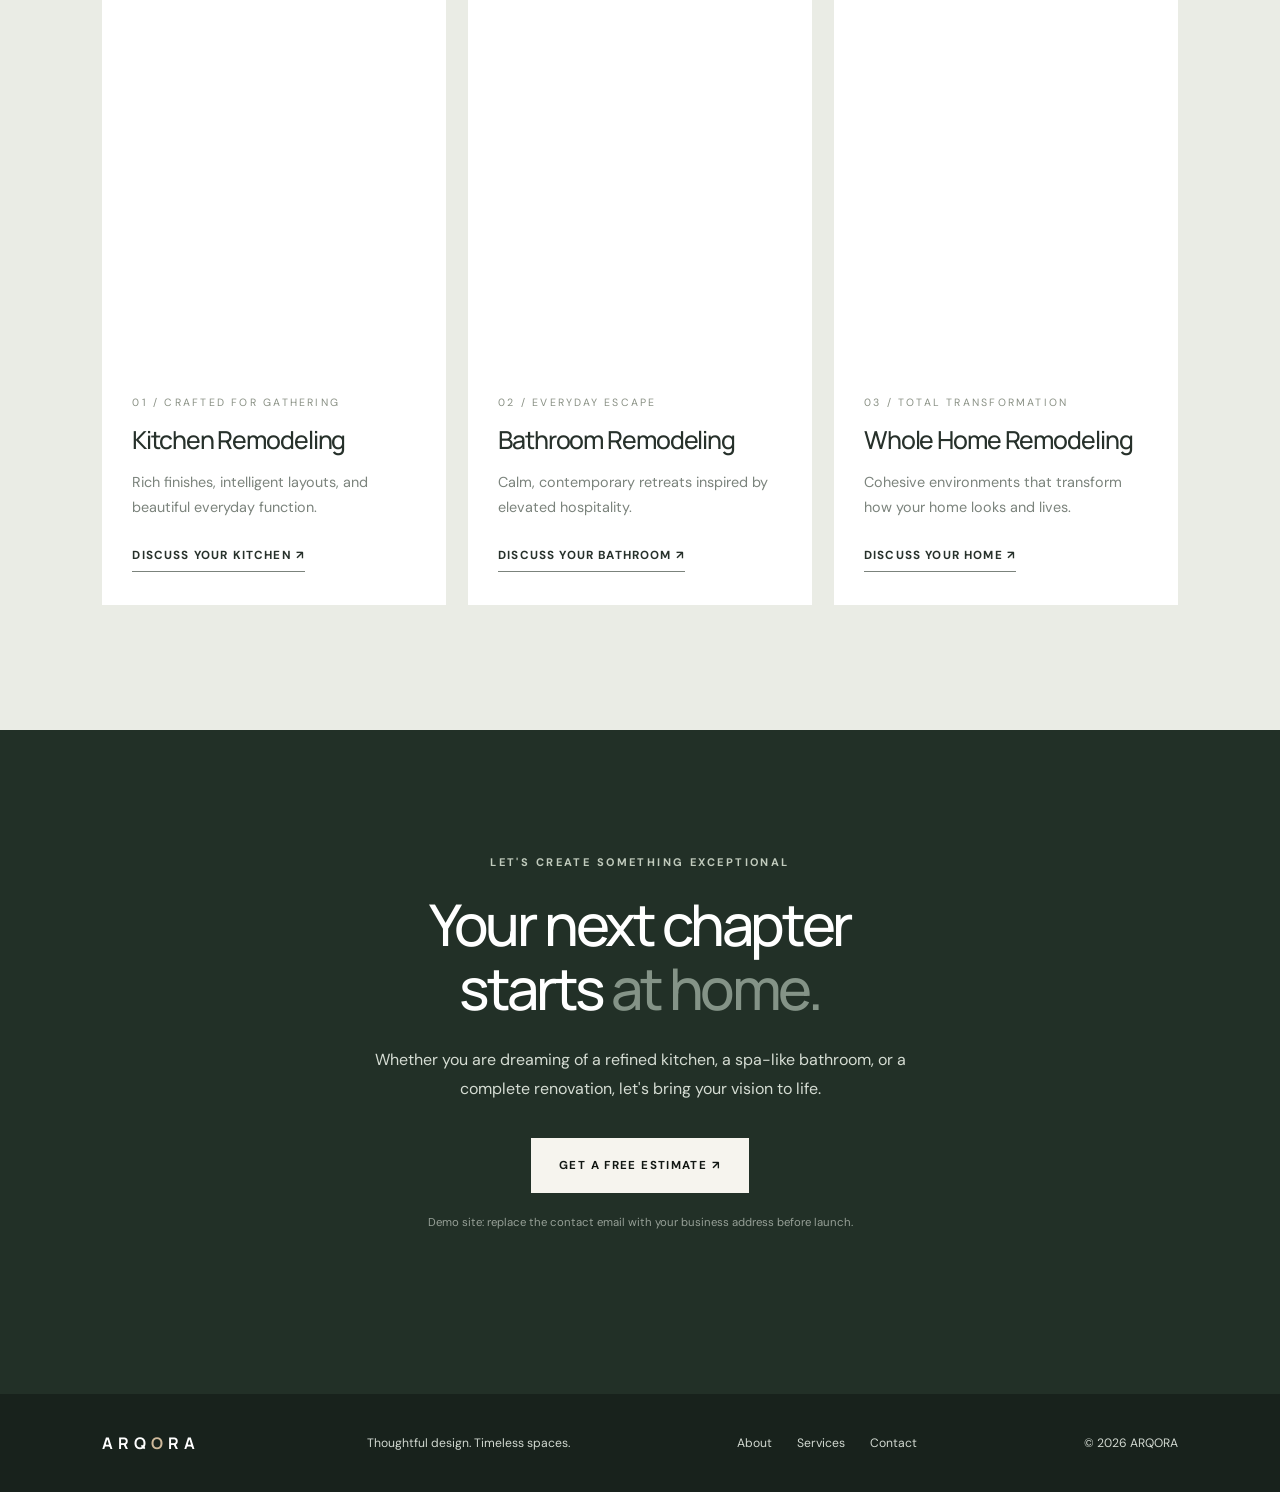
==== commit 4971dcbf: "Optimize V2 remodeling walkthrough using 120-frame canvas timeline with async decoding and capped DP" ====
--- a/index.html
+++ b/index.html
@@ -2,7 +2,7 @@
 <html lang="en">
 <head>
 <meta charset="utf-8"><meta name="viewport" content="width=device-width,initial-scale=1"><meta name="theme-color" content="#121713">
-<title>ARQORA — Spaces Reimagined | Luxury Home Remodeling</title>
+<title>ARQORA V3 — Canvas Scroll Walkthrough | Remodeling Demo</title>
 <meta name="description" content="Beautifully considered kitchens, bathrooms, and whole-home transformations. Discover thoughtful design and exceptional craftsmanship.">
 <link rel="preconnect" href="https://images.unsplash.com"><link rel="preconnect" href="https://fonts.googleapis.com"><link rel="preconnect" href="https://fonts.gstatic.com" crossorigin>
 <link href="https://fonts.googleapis.com/css2?family=DM+Sans:wght@400;500;600;700&family=Manrope:wght@400;500;600;700&display=swap" rel="stylesheet">
@@ -16,18 +16,28 @@
 .scroll-film{height:490vh}.film-stick{isolation:isolate;perspective:1200px}.film-slide{transform-origin:50% 50%;backface-visibility:hidden;overflow:hidden;filter:none!important}.film-slide img{transform-origin:center;will-change:transform;filter:saturate(.91) contrast(1.04)}.film-slide:nth-child(2) img{object-position:center 55%}.film-slide:nth-child(3) img{object-position:center 52%}.film-slide:nth-child(4) img{object-position:center 51%}.film-overlay{z-index:3;background:linear-gradient(90deg,rgba(5,12,10,.76),rgba(5,12,10,.34) 41%,rgba(5,12,10,.06) 85%),linear-gradient(0deg,rgba(7,15,11,.5),transparent 32%);transition:opacity .15s}.film-content{z-index:7;will-change:transform,opacity}.film-title{font-size:clamp(3.5rem,7.3vw,8.1rem)}.film-eyebrow{color:#ecdcc5}.architectural-grid{position:absolute;inset:0;pointer-events:none;z-index:4;opacity:.45}.architectural-grid span{position:absolute;top:0;height:100%;width:1px;background:linear-gradient(to bottom,transparent,rgba(255,255,255,.25),transparent)}.architectural-grid span:nth-child(1){left:7%}.architectural-grid span:nth-child(2){left:50%;opacity:.3}.architectural-grid span:nth-child(3){right:7%}.architectural-grid:before,.architectural-grid:after{content:"";position:absolute;left:7%;right:7%;height:1px;background:linear-gradient(to right,transparent,#ffffff30,transparent)}.architectural-grid:before{top:13%}.architectural-grid:after{bottom:14%}.ambient-grain{position:absolute;z-index:4;inset:0;opacity:.06;pointer-events:none;background-image:url("data:image/svg+xml,%3Csvg viewBox='0 0 180 180' xmlns='http://www.w3.org/2000/svg'%3E%3Cfilter id='n'%3E%3CfeTurbulence type='fractalNoise' baseFrequency='.85' numOctaves='3' stitchTiles='stitch'/%3E%3C/filter%3E%3Crect width='100%25' height='100%25' filter='url(%23n)' opacity='.55'/%3E%3C/svg%3E")}.portal-frame{position:absolute;z-index:5;top:50%;left:50%;width:12%;height:30%;transform:translate(-50%,-50%);border:1px solid #ffffff99;box-shadow:0 0 55px #fff3,0 0 0 1px #ffffff2a inset;pointer-events:none;opacity:0;will-change:width,height,opacity;display:flex;align-items:end;justify-content:center}.portal-frame:before,.portal-frame:after{content:"";position:absolute;width:16px;height:16px;border-color:#f5e4c7}.portal-frame:before{top:-2px;left:-2px;border-top:2px solid;border-left:2px solid}.portal-frame:after{bottom:-2px;right:-2px;border-bottom:2px solid;border-right:2px solid}.portal-label{font-size:9px;letter-spacing:.28em;padding:12px;color:#fff;white-space:nowrap;text-shadow:0 1px 4px #000}.motion-caption{z-index:6;position:absolute;left:clamp(25px,5.5vw,100px);top:17%;font-size:.64rem;letter-spacing:.26em;color:#fff8;text-transform:uppercase}.film-bottom{z-index:8}.scene-index{z-index:8}.scene-dot{transition:opacity .3s}.scene-dot:after{transition:background .3s,transform .3s}.scene-dot.active:after{transform:scale(1.35)}.film-content .btn{box-shadow:0 14px 44px #0004}.film-title em{color:#ead0a8}#sceneTitle,#sceneDesc,#sceneEyebrow{will-change:opacity,transform}body{overflow-x:hidden}
 @media(max-width:620px){.scroll-film{height:420vh}.architectural-grid span:nth-child(2){display:none}.motion-caption{top:16%}.portal-label{display:none}.film-overlay{background:linear-gradient(90deg,rgba(6,15,12,.75),rgba(6,15,12,.25)),linear-gradient(0deg,rgba(7,15,11,.45),transparent 50%)}}
 @media(prefers-reduced-motion:reduce){.scroll-film{height:100svh}.portal-frame,.architectural-grid,.motion-caption{display:none}}
+
+/* V3: optimized canvas timeline, retained V2 design below */
+.scroll-film{height:400svh}
+.film-stick{height:100svh;min-height:0;perspective:none;isolation:isolate}
+.film-frame{position:absolute;inset:0;background:#132019;overflow:hidden}
+#filmCanvas{position:absolute;inset:0;width:100%;height:100%;display:block;z-index:2;contain:strict}
+.film-poster{position:absolute;inset:0;z-index:1;background:#17241c url("https://images.unsplash.com/photo-1600585154340-be6161a56a0c?auto=format&fit=crop&w=960&q=60") center/cover no-repeat;transition:opacity .35s}
+.film-poster.loaded{opacity:0}
+.film-slide,.portal-frame,.architectural-grid,.ambient-grain{display:none!important}
+.film-overlay{z-index:3;background:linear-gradient(90deg,rgba(5,13,10,.73),rgba(5,13,10,.24) 56%,transparent 95%),linear-gradient(0deg,rgba(5,13,10,.43),transparent 34%)}
+.film-content{z-index:7;transform:translateY(-42%);will-change:auto;opacity:1}
+#sceneTitle,#sceneDesc,#sceneEyebrow{will-change:auto}
+.progress-fill{transition:none}
+@media(max-width:620px){.scroll-film{height:360svh}.film-stick{min-height:0}.film-content{transform:translateY(-38%)}.film-overlay{background:linear-gradient(90deg,rgba(5,13,10,.8),rgba(5,13,10,.25)),linear-gradient(0deg,rgba(5,13,10,.45),transparent 50%)}}
+@media(prefers-reduced-motion:reduce){.scroll-film{height:100svh}.film-poster{opacity:1}}
 </style>
 </head>
 <body>
 <header class="nav" id="nav"><a class="logo" href="#top" aria-label="Arqora Home">ARQ<span>O</span>RA</a><nav class="nav-links" id="navlinks"><a href="#story">Our Approach</a><a href="#services">Expertise</a><a href="#contact">Contact</a><a class="nav-cta" href="#contact">Start Your Project ↗</a></nav><button class="menu-btn" aria-label="Toggle navigation" aria-expanded="false" id="menubtn">☰</button></header>
 <main id="top">
 <section class="scroll-film" id="scrollFilm" aria-label="Explore our home transformations as you scroll"><div class="film-stick" id="filmStick">
-<div class="film-frame" aria-hidden="true">
-<div class="film-slide"><img fetchpriority="high" src="https://images.unsplash.com/photo-1600585154340-be6161a56a0c?auto=format&fit=crop&w=2200&q=85" alt="Modern luxury house exterior"></div>
-<div class="film-slide"><img src="https://images.unsplash.com/photo-1600607687939-ce8a6c25118c?auto=format&fit=crop&w=2200&q=85" alt="Luxury interior with natural finishes" loading="eager"></div>
-<div class="film-slide"><img src="https://images.unsplash.com/photo-1600566753190-17f0baa2a6c3?auto=format&fit=crop&w=2200&q=85" alt="Contemporary bathroom remodeling" loading="eager"></div>
-<div class="film-slide"><img src="https://images.unsplash.com/photo-1600607687920-4e2a09cf159d?auto=format&fit=crop&w=2200&q=85" alt="Fully remodeled contemporary home" loading="eager"></div>
-</div><div class="portal-frame" id="portalFrame" aria-hidden="true"><span class="portal-label">ENTER THE SPACE</span></div>
+<div class="film-frame" aria-hidden="true"><div class="film-poster" id="filmPoster"></div><canvas id="filmCanvas" aria-label="Architecture walkthrough animation"></canvas></div>
 <div class="film-overlay"></div><div class="architectural-grid" aria-hidden="true"><span></span><span></span><span></span></div><div class="ambient-grain" aria-hidden="true"></div>
 <div class="motion-caption" id="motionCaption">01 / EXTERIOR</div>
 <div class="film-content" id="filmContent"><div class="film-eyebrow" id="sceneEyebrow">ARCHITECTURE · REIMAGINED</div><h1 class="film-title" id="sceneTitle">A Home<br><em>Reimagined.</em></h1><p class="film-description" id="sceneDesc">Extraordinary spaces begin with a vision. Discover thoughtful transformations crafted around the way you live.</p><a class="btn" href="#contact">Explore Your Possibilities <span aria-hidden="true">↗</span></a></div>
@@ -43,41 +53,96 @@
 <section class="quote" id="contact"><div class="kicker">Let's create something exceptional</div><h2 class="section-title">Your next chapter<br>starts <em>at home.</em></h2><p>Whether you are dreaming of a refined kitchen, a spa-like bathroom, or a complete renovation, let's bring your vision to life.</p><a class="btn" href="mailto:hello@example.com?subject=Remodeling%20Project%20Inquiry">Get a Free Estimate ↗</a><p style="font-size:.71rem;margin-top:20px;opacity:.65">Demo site: replace the contact email with your business address before launch.</p></section>
 </main><footer class="footer"><a href="#top" class="logo">ARQ<span>O</span>RA</a><div>Thoughtful design. Timeless spaces.</div><div class="footer-links"><a href="#story">About</a><a href="#services">Services</a><a href="#contact">Contact</a></div><div>© <span id="year"></span> ARQORA</div></footer>
 <script>
+
 (()=>{
- const slides=[...document.querySelectorAll('.film-slide')],dots=[...document.querySelectorAll('.scene-dot')],film=document.getElementById('scrollFilm'),nav=document.getElementById('nav'),fill=document.getElementById('progressFill'),num=document.getElementById('sceneNum'),title=document.getElementById('sceneTitle'),eyebrow=document.getElementById('sceneEyebrow'),desc=document.getElementById('sceneDesc'),content=document.getElementById('filmContent'),portal=document.getElementById('portalFrame'),caption=document.getElementById('motionCaption');
- const scenes=[{eyebrow:'ARCHITECTURE · REIMAGINED',title:'A Home<br><em>Reimagined.</em>',description:'Extraordinary spaces begin with a vision. Discover thoughtful transformations crafted around the way you live.',caption:'01 / THE EXTERIOR'},{eyebrow:'01 / KITCHEN REMODELING',title:'Made for<br><em>Living.</em>',description:'Artful marble, warm natural finishes, and spaces designed for moments that matter.',caption:'02 / THE KITCHEN'},{eyebrow:'02 / BATHROOM REMODELING',title:'Everyday<br><em>Luxury.</em>',description:'An intimate sanctuary of stone, glass, natural light, and quiet sophistication.',caption:'03 / THE BATHROOM'},{eyebrow:'03 / WHOLE HOME REMODELING',title:'Entirely<br><em>Transformed.</em>',description:'A complete expression of your vision, beautifully realized in every room.',caption:'04 / THE WHOLE HOME'}];
- const reduced=window.matchMedia('(prefers-reduced-motion: reduce)').matches;
- const clamp=(x,a=0,b=1)=>Math.min(b,Math.max(a,x));
- const smooth=t=>t*t*(3-2*t);
- let current=-1,ticking=false;
- function update(){ticking=false;
-  const max=Math.max(1,film.offsetHeight-innerHeight),p=reduced?0:clamp(-film.getBoundingClientRect().top/max),phase=p*4;
-  const scene=Math.min(3,Math.floor(phase)),local=clamp(phase-scene);
-  // Hold the scene briefly, then move THROUGH an expanding architectural doorway.
-  const t=smooth(clamp((local-.20)/.76));
-  slides.forEach((slide,i)=>{
-   const img=slide.querySelector('img');
-   slide.style.transition='none';
-   if(i<scene){slide.style.opacity='0';slide.style.clipPath='inset(0%)';slide.style.zIndex='0';}
-   else if(i===scene){slide.style.opacity='1';slide.style.clipPath='inset(0%)';slide.style.zIndex='1';slide.style.transform=`scale(${1+0.30*t}) translate3d(${(-t*1.8).toFixed(2)}%,${(-t*.6).toFixed(2)}%,0)`;img.style.transform=`scale(${1.04+0.09*local})`;}
-   else if(i===scene+1){const insetY=clamp(32*(1-t));const insetX=clamp(42*(1-t));slide.style.zIndex='2';slide.style.opacity=String(clamp(t*8));slide.style.clipPath=`inset(${insetY}% ${insetX}% ${insetY}% ${insetX}% round ${12*(1-t)}px)`;slide.style.transform=`scale(${1.21-0.21*t}) translate3d(0,${(1-t)*1.4}%,0)`;img.style.transform='scale(1.03)';}
-   else{slide.style.opacity='0';slide.style.zIndex='0';slide.style.clipPath='inset(43% 46% 43% 46%)';slide.style.transform='scale(1.2)';}
-  });
-  if(scene===3){slides[3].style.zIndex='2';slides[3].style.opacity='1';slides[3].style.clipPath='inset(0%)';slides[3].style.transform=`scale(${1+.12*local})`;}
-  const isTransition=scene<3&&t>.02&&t<.94;
-  portal.style.opacity=isTransition?String(Math.min(.82,Math.sin(Math.PI*t)*1.5)):'0';
-  portal.style.width=(16+84*t)+'%';portal.style.height=(36+64*t)+'%';
-  const visibleScene=scene<3&&t>.84?scene+1:scene;
-  if(visibleScene!==current){current=visibleScene;eyebrow.textContent=scenes[current].eyebrow;title.innerHTML=scenes[current].title;desc.textContent=scenes[current].description;caption.textContent=scenes[current].caption;num.textContent=String(current+1).padStart(2,'0');dots.forEach((d,i)=>{d.classList.toggle('active',i===current);d.setAttribute('aria-current',i===current?'step':'false')});}
-  // Subtle perspective movement of copy without obscuring the architecture.
-  content.style.transform=`translate3d(0,calc(-42% + ${(-Math.sin(Math.PI*t)*8).toFixed(1)}px),0)`;
-  content.style.opacity=String(clamp(1-.62*Math.sin(Math.PI*t)));
-  fill.style.width=(p*100)+'%';nav.classList.toggle('scrolled',scrollY>90);
- }
- function onScroll(){if(!ticking){requestAnimationFrame(update);ticking=true;}}
- window.addEventListener('scroll',onScroll,{passive:true});window.addEventListener('resize',onScroll);
- dots.forEach(d=>d.addEventListener('click',()=>{const i=+d.dataset.scene,top=film.getBoundingClientRect().top+scrollY+(film.offsetHeight-innerHeight)*((i+.1)/4);scrollTo({top,behavior:reduced?'instant':'smooth'});}));
- const menu=document.getElementById('menubtn'),links=document.getElementById('navlinks');menu.addEventListener('click',()=>{const open=links.classList.toggle('menu-open');menu.setAttribute('aria-expanded',String(open));});links.querySelectorAll('a').forEach(a=>a.addEventListener('click',()=>{links.classList.remove('menu-open');menu.setAttribute('aria-expanded','false');}));document.getElementById('year').textContent=new Date().getFullYear();update();
+'use strict';
+const $=id=>document.getElementById(id);
+const canvas=$('filmCanvas'),film=$('scrollFilm');
+if(!canvas||!film)return;
+const ctx=canvas.getContext('2d',{alpha:false,desynchronized:true});
+if(!ctx)return;
+const nav=$('nav'),fill=$('progressFill'),num=$('sceneNum'),title=$('sceneTitle'),eyebrow=$('sceneEyebrow'),desc=$('sceneDesc'),caption=$('motionCaption');
+const dots=[...document.querySelectorAll('.scene-dot')];
+const reduced=matchMedia('(prefers-reduced-motion: reduce)').matches;
+const mobile=matchMedia('(max-width:680px)').matches;
+const photos=['photo-1600585154340-be6161a56a0c','photo-1600607687939-ce8a6c25118c','photo-1600566753190-17f0baa2a6c3','photo-1600607687920-4e2a09cf159d'];
+const scenes=[
+{e:'ARCHITECTURE · REIMAGINED',t:'A Home<br><em>Reimagined.</em>',d:'Extraordinary spaces begin with a vision. Discover thoughtful transformations crafted around the way you live.',c:'01 / THE EXTERIOR'},
+{e:'01 / KITCHEN REMODELING',t:'Made for<br><em>Living.</em>',d:'Artful marble, warm natural finishes, and spaces designed for moments that matter.',c:'02 / THE KITCHEN'},
+{e:'02 / BATHROOM REMODELING',t:'Everyday<br><em>Luxury.</em>',d:'An intimate sanctuary of stone, glass, natural light, and quiet sophistication.',c:'03 / THE BATHROOM'},
+{e:'03 / WHOLE HOME REMODELING',t:'Entirely<br><em>Transformed.</em>',d:'A complete expression of your vision, beautifully realized in every room.',c:'04 / THE WHOLE HOME'}
+];
+const clamp=(n,l=0,h=1)=>Math.max(l,Math.min(h,n)),ease=t=>t*t*(3-2*t);
+const images=[null,null,null,null];
+let startY=0,length=1,target=0,shown=-1,raf=0,lastFrame=-1,lastScene=-1,ready=false;
+function canvasSize(){
+const rect=canvas.getBoundingClientRect();
+const w=Math.max(1,rect.width),h=Math.max(1,rect.height);
+const dpr=Math.max(.5,Math.min(devicePixelRatio||1,mobile?1.2:1.4,1600/w,1000/h));
+canvas.width=Math.max(1,Math.round(w*dpr));
+canvas.height=Math.max(1,Math.round(h*dpr));
+ctx.imageSmoothingEnabled=true;ctx.imageSmoothingQuality=mobile?'low':'medium';
+startY=film.getBoundingClientRect().top+scrollY;
+length=Math.max(1,film.offsetHeight-innerHeight);
+lastFrame=-1;
+onScroll();
+}
+function drawCover(img,zoom=1,x=0,y=0){
+if(!img||!img.naturalWidth)return false;
+const cw=canvas.width,ch=canvas.height,fit=Math.max(cw/img.naturalWidth,ch/img.naturalHeight)*zoom;
+const dw=img.naturalWidth*fit,dh=img.naturalHeight*fit;
+ctx.drawImage(img,(cw-dw)/2+x*cw,(ch-dh)/2+y*ch,dw,dh);
+return true;
+}
+function render(frame){
+const p=frame/119,scene=Math.min(3,Math.floor(frame/30));
+const local=scene===3?(frame-90)/29:(frame%30)/29;
+const u=clamp(local),transition=scene<3&&u>.63;
+const t=transition?ease(clamp((u-.63)/.37)):0;
+ctx.fillStyle='#101913';ctx.fillRect(0,0,canvas.width,canvas.height);
+const base=images[scene]||images.slice(0,scene+1).reverse().find(Boolean);
+if(base)drawCover(base,1.025+.165*u+.10*t,-.015*u,-.01*u);
+if(transition&&images[scene+1]){
+ const w=canvas.width,h=canvas.height,pw=w*(.14+.86*t),ph=h*(.26+.74*t);
+ ctx.save();ctx.beginPath();ctx.rect((w-pw)/2,(h-ph)/2,pw,ph);ctx.clip();
+ drawCover(images[scene+1],1.27-.245*t,.01*(1-t),0);
+ ctx.restore();
+}
+if(scene!==lastScene){
+lastScene=scene;title.innerHTML=scenes[scene].t;eyebrow.textContent=scenes[scene].e;desc.textContent=scenes[scene].d;caption.textContent=scenes[scene].c;num.textContent=String(scene+1).padStart(2,'0');
+dots.forEach((d,i)=>{d.classList.toggle('active',i===scene);d.setAttribute('aria-current',i===scene?'step':'false')});
+}
+fill.style.width=(100*p).toFixed(1)+'%';
+if(!ready&&base){ready=true;$('filmPoster').classList.add('loaded')}
+}
+function tick(){
+raf=0;
+const difference=target-shown;
+shown=(shown<0||reduced||Math.abs(difference)<.001)?target:shown+difference*.29;
+const frame=reduced?0:Math.min(119,Math.floor(shown*119+.5));
+if(frame!==lastFrame){lastFrame=frame;render(frame)}
+if(Math.abs(shown-target)>.001)schedule();
+}
+function schedule(){if(!raf)raf=requestAnimationFrame(tick)}
+function onScroll(){const y=scrollY||pageYOffset;target=reduced?0:clamp((y-startY)/length);nav.classList.toggle('scrolled',y>90);schedule()}
+photos.forEach((id,i)=>{
+const img=new Image();img.decoding='async';img.loading='eager';
+img.src='https://images.unsplash.com/'+id+'?auto=format&fit=crop&w='+(mobile?'960':'1600')+'&q='+(mobile?'68':'75');
+const done=()=>{if(img.naturalWidth){images[i]=img;lastFrame=-1;schedule()}};
+if(typeof img.decode==='function')img.decode().then(done).catch(()=>{if(img.complete&&img.naturalWidth)done();else img.onload=done});
+else img.onload=done;
+});
+dots.forEach(dot=>dot.addEventListener('click',()=>{
+const idx=Number(dot.dataset.scene);
+scrollTo({top:startY+length*((idx*30+2)/119),behavior:reduced?'instant':'smooth'})
+}));
+const menu=$('menubtn'),links=$('navlinks');
+menu.addEventListener('click',()=>{const o=links.classList.toggle('menu-open');menu.setAttribute('aria-expanded',String(o))});
+links.querySelectorAll('a').forEach(a=>a.addEventListener('click',()=>{links.classList.remove('menu-open');menu.setAttribute('aria-expanded','false')}));
+$('year').textContent=new Date().getFullYear();
+addEventListener('scroll',onScroll,{passive:true});
+addEventListener('resize',canvasSize,{passive:true});
+canvasSize();
 })();
 </script>
 </body></html>
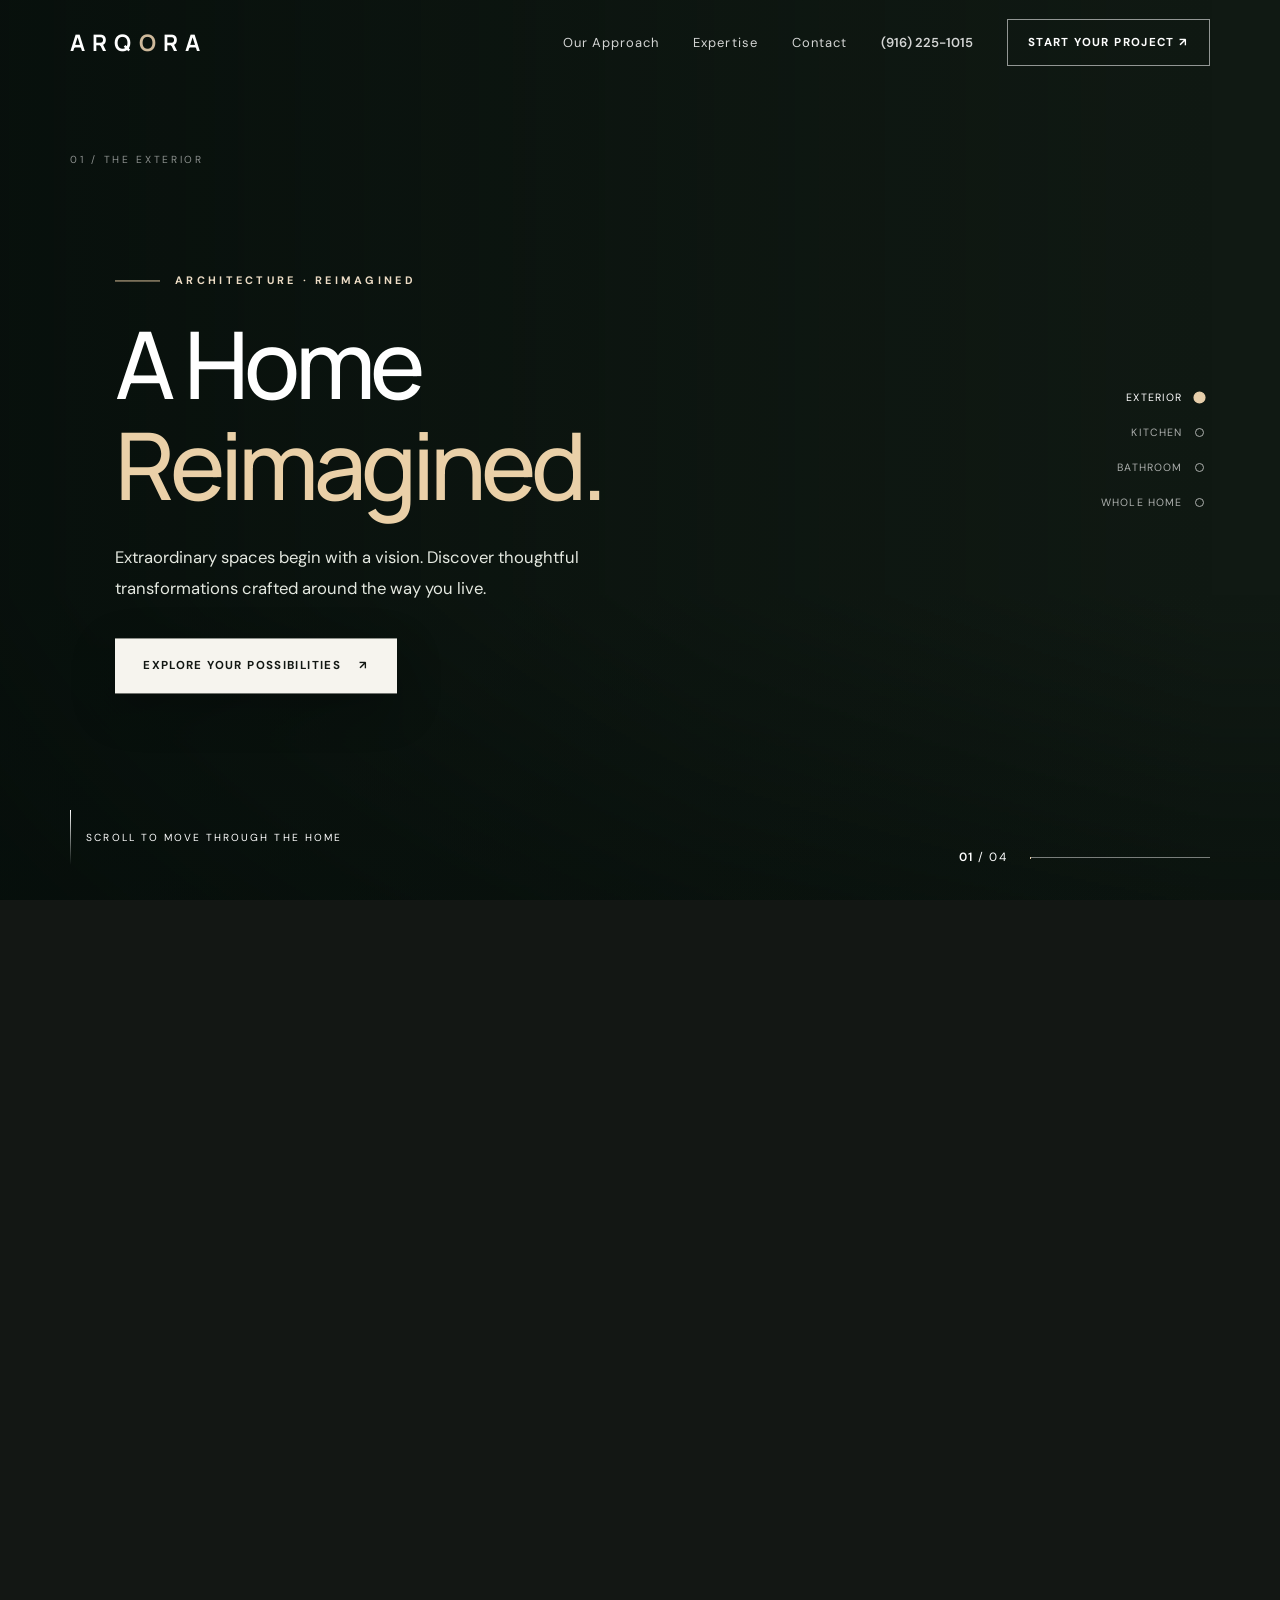
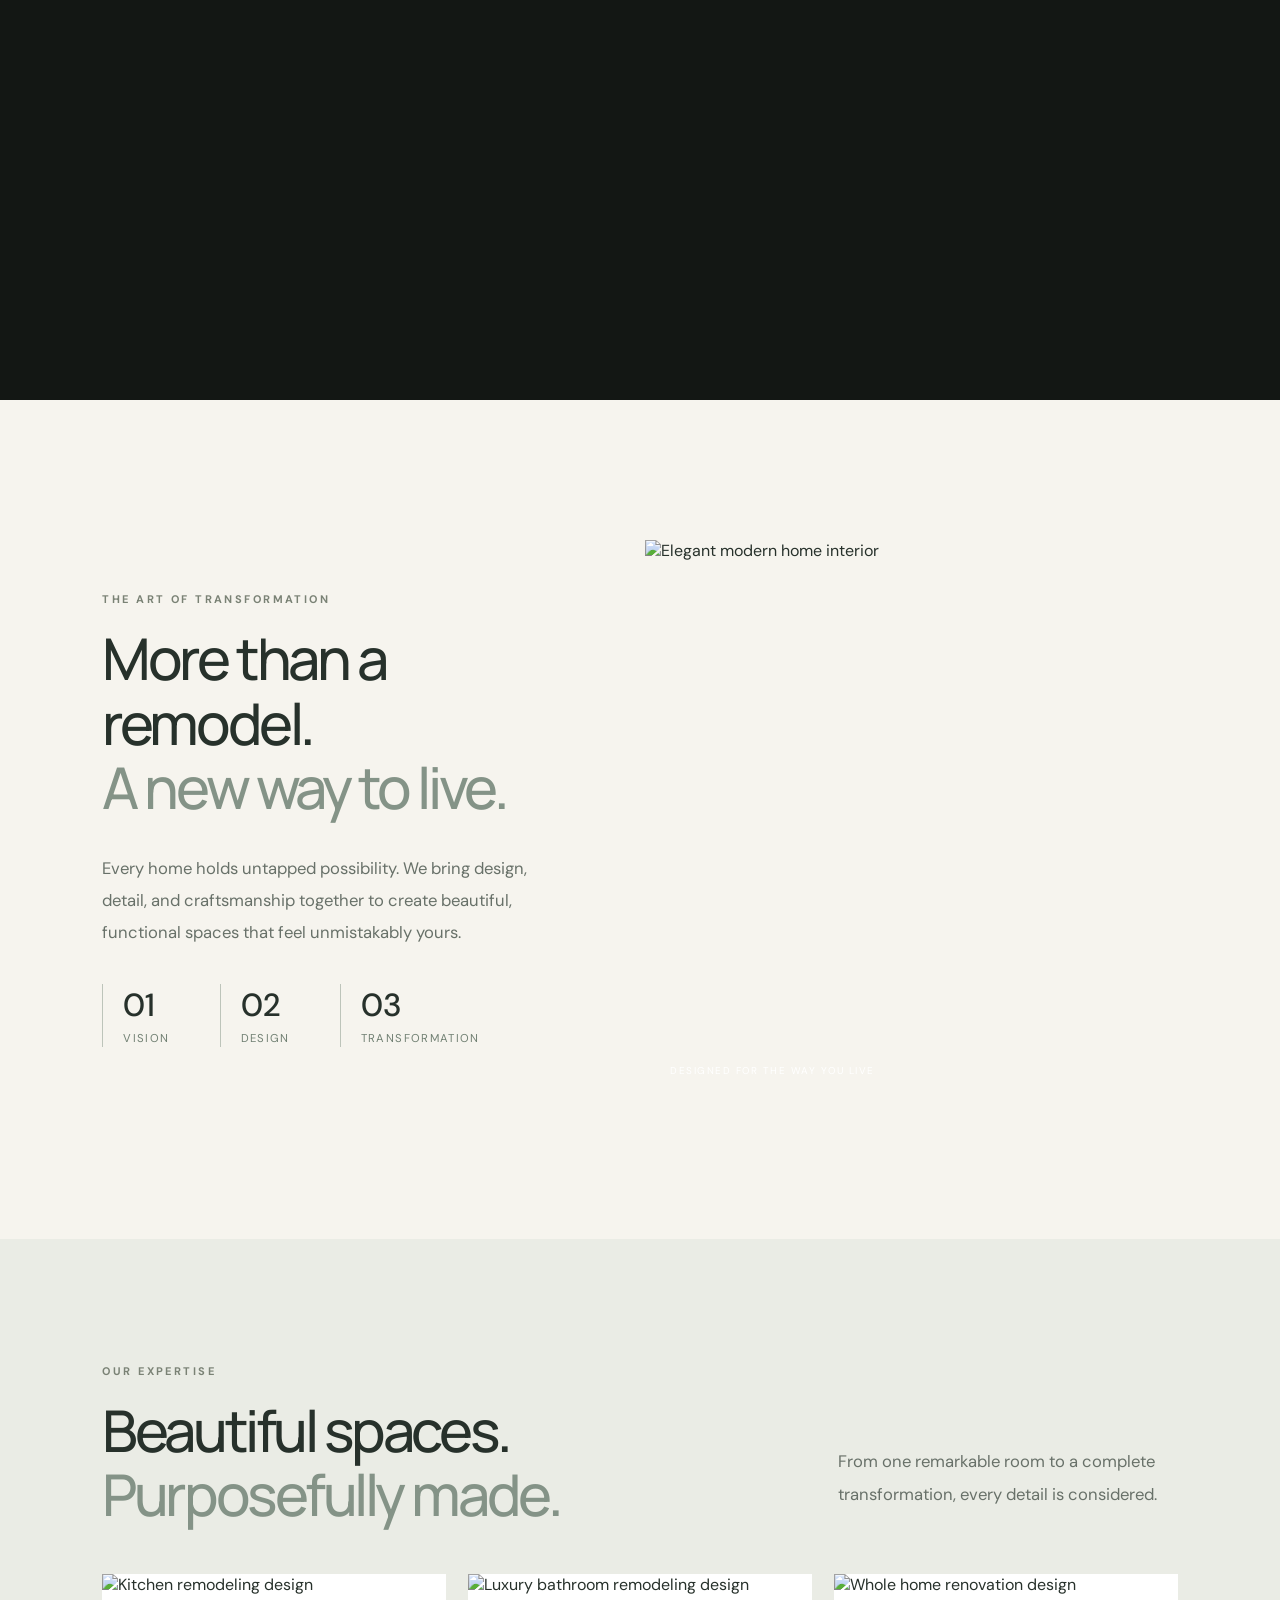
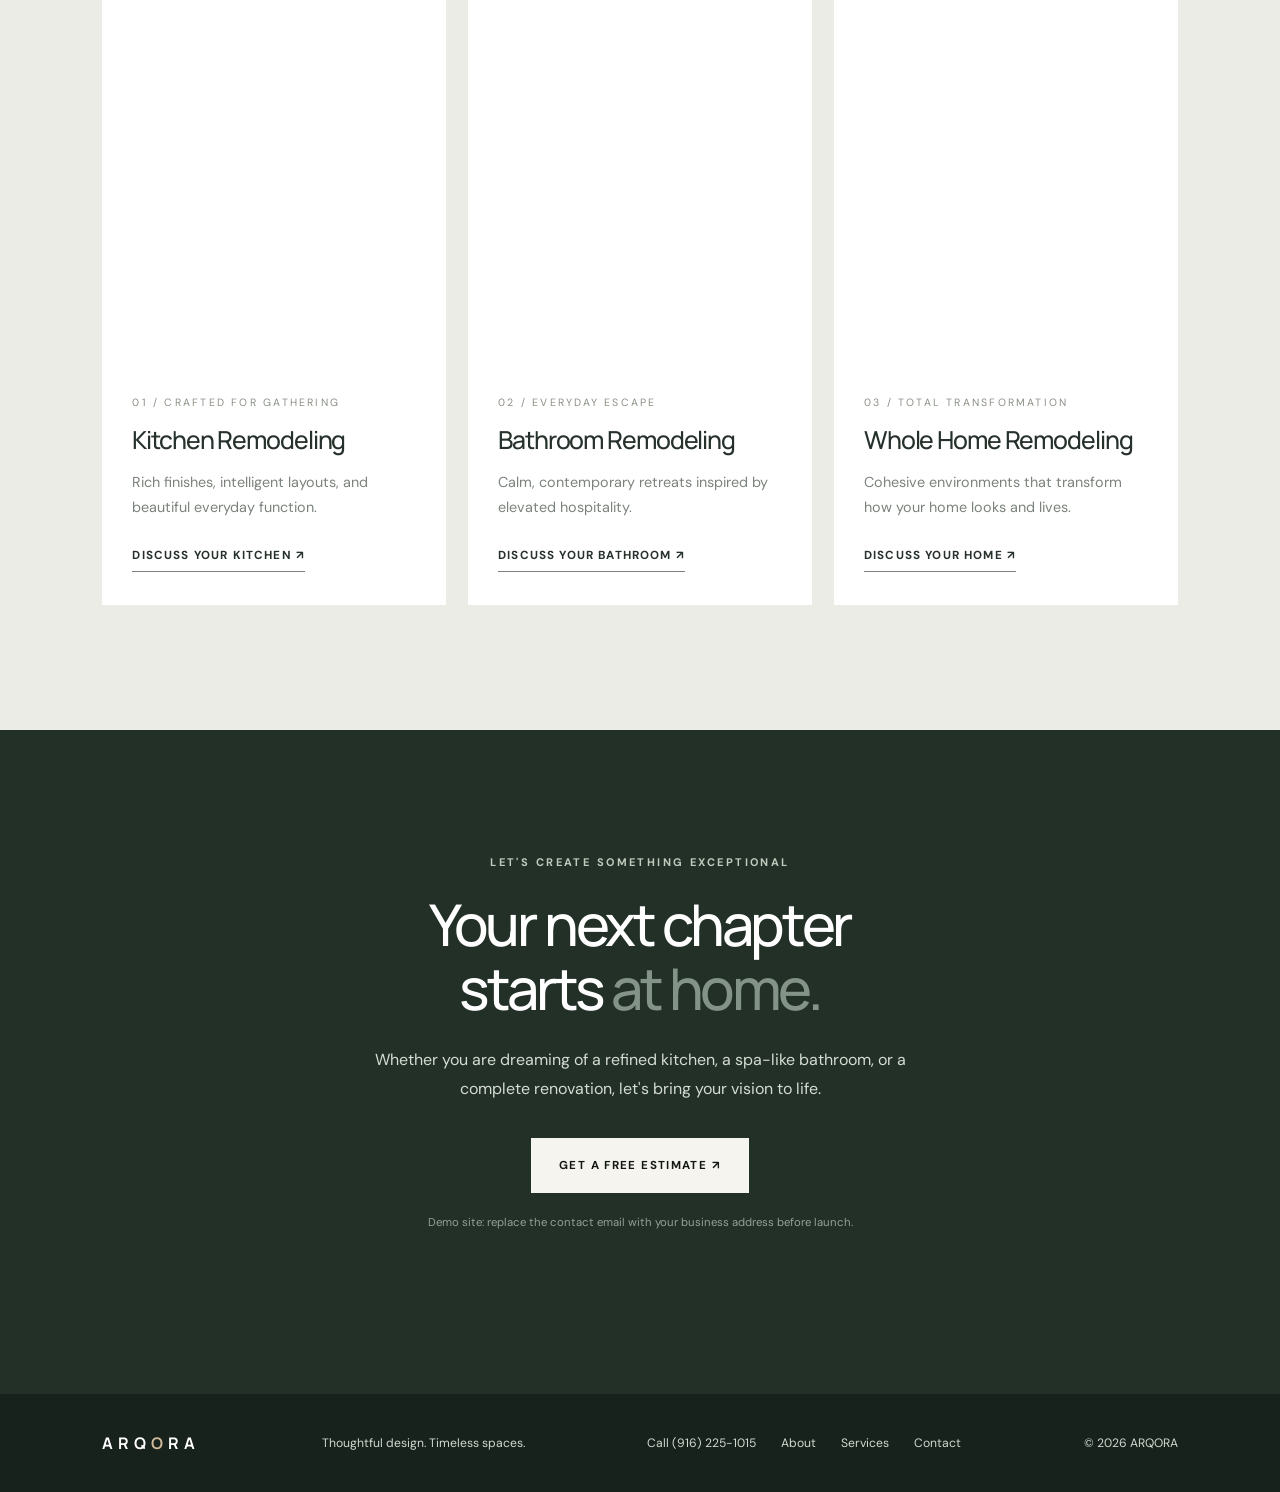
==== commit f6bf8a3a: "Add direct phone CTA to remodeling demo index.html" ====
--- a/index.html
+++ b/index.html
@@ -31,10 +31,12 @@
 .progress-fill{transition:none}
 @media(max-width:620px){.scroll-film{height:360svh}.film-stick{min-height:0}.film-content{transform:translateY(-38%)}.film-overlay{background:linear-gradient(90deg,rgba(5,13,10,.8),rgba(5,13,10,.25)),linear-gradient(0deg,rgba(5,13,10,.45),transparent 50%)}}
 @media(prefers-reduced-motion:reduce){.scroll-film{height:100svh}.film-poster{opacity:1}}
+.nav-call{white-space:nowrap;text-decoration:none;font-size:13px;font-weight:600;letter-spacing:0}
+@media(max-width:760px){.nav-call{font-size:15px;padding:10px 0}}
 </style>
 </head>
 <body>
-<header class="nav" id="nav"><a class="logo" href="#top" aria-label="Arqora Home">ARQ<span>O</span>RA</a><nav class="nav-links" id="navlinks"><a href="#story">Our Approach</a><a href="#services">Expertise</a><a href="#contact">Contact</a><a class="nav-cta" href="#contact">Start Your Project ↗</a></nav><button class="menu-btn" aria-label="Toggle navigation" aria-expanded="false" id="menubtn">☰</button></header>
+<header class="nav" id="nav"><a class="logo" href="#top" aria-label="Arqora Home">ARQ<span>O</span>RA</a><nav class="nav-links" id="navlinks"><a href="#story">Our Approach</a><a href="#services">Expertise</a><a href="#contact">Contact</a><a class="nav-call" href="tel:+19162251015" aria-label="Call 5 Star Constructions at (916) 225-1015">(916) 225-1015</a><a class="nav-cta" href="#contact">Start Your Project ↗</a></nav><button class="menu-btn" aria-label="Toggle navigation" aria-expanded="false" id="menubtn">☰</button></header>
 <main id="top">
 <section class="scroll-film" id="scrollFilm" aria-label="Explore our home transformations as you scroll"><div class="film-stick" id="filmStick">
 <div class="film-frame" aria-hidden="true"><div class="film-poster" id="filmPoster"></div><canvas id="filmCanvas" aria-label="Architecture walkthrough animation"></canvas></div>
@@ -51,7 +53,7 @@
 <article class="service"><div class="service-image"><img loading="lazy" src="https://images.unsplash.com/photo-1600607687920-4e2a09cf159d?auto=format&fit=crop&w=1050&q=80" alt="Whole home renovation design"></div><div class="service-text"><small>03 / TOTAL TRANSFORMATION</small><h3>Whole Home Remodeling</h3><p>Cohesive environments that transform how your home looks and lives.</p><a href="#contact">Discuss your home ↗</a></div></article>
 </div></section>
 <section class="quote" id="contact"><div class="kicker">Let's create something exceptional</div><h2 class="section-title">Your next chapter<br>starts <em>at home.</em></h2><p>Whether you are dreaming of a refined kitchen, a spa-like bathroom, or a complete renovation, let's bring your vision to life.</p><a class="btn" href="mailto:hello@example.com?subject=Remodeling%20Project%20Inquiry">Get a Free Estimate ↗</a><p style="font-size:.71rem;margin-top:20px;opacity:.65">Demo site: replace the contact email with your business address before launch.</p></section>
-</main><footer class="footer"><a href="#top" class="logo">ARQ<span>O</span>RA</a><div>Thoughtful design. Timeless spaces.</div><div class="footer-links"><a href="#story">About</a><a href="#services">Services</a><a href="#contact">Contact</a></div><div>© <span id="year"></span> ARQORA</div></footer>
+</main><footer class="footer"><a href="#top" class="logo">ARQ<span>O</span>RA</a><div>Thoughtful design. Timeless spaces.</div><div class="footer-links"><a href="tel:+19162251015">Call (916) 225-1015</a><a href="#story">About</a><a href="#services">Services</a><a href="#contact">Contact</a></div><div>© <span id="year"></span> ARQORA</div></footer>
 <script>
 
 (()=>{
